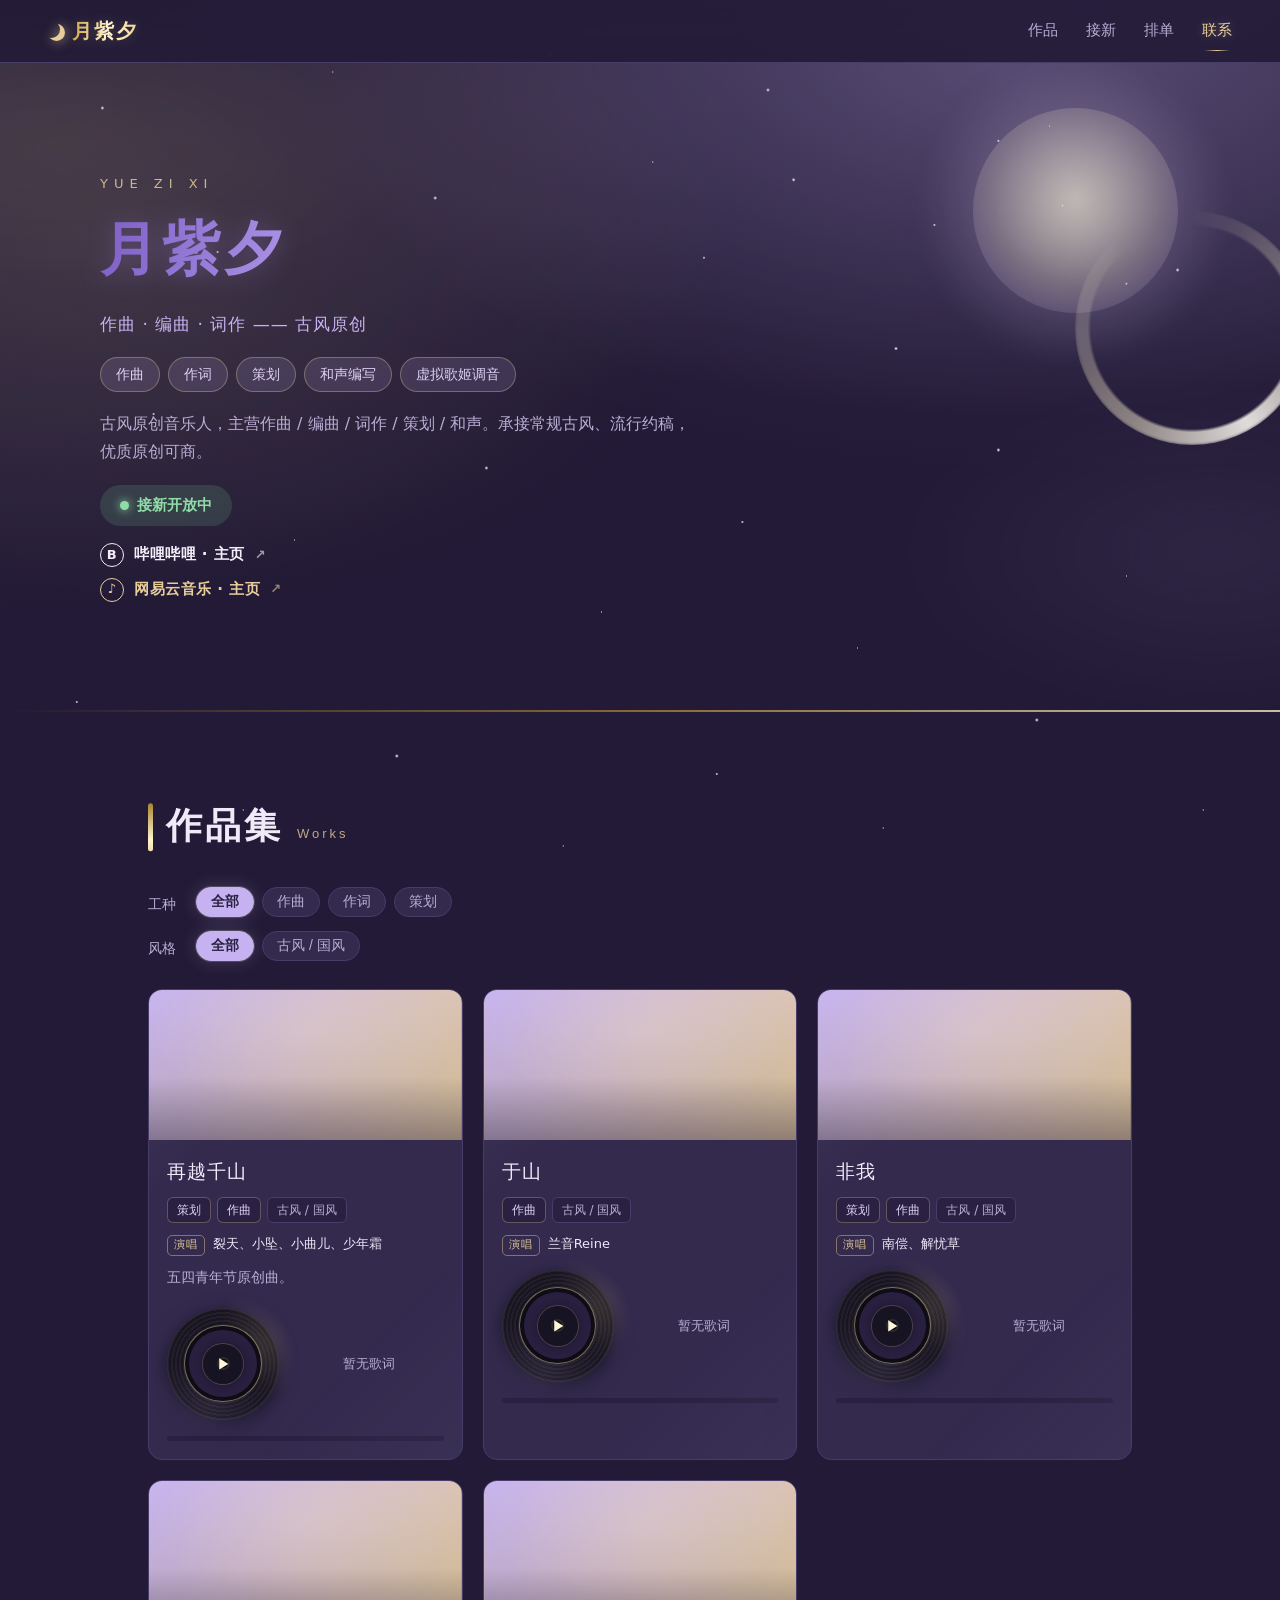
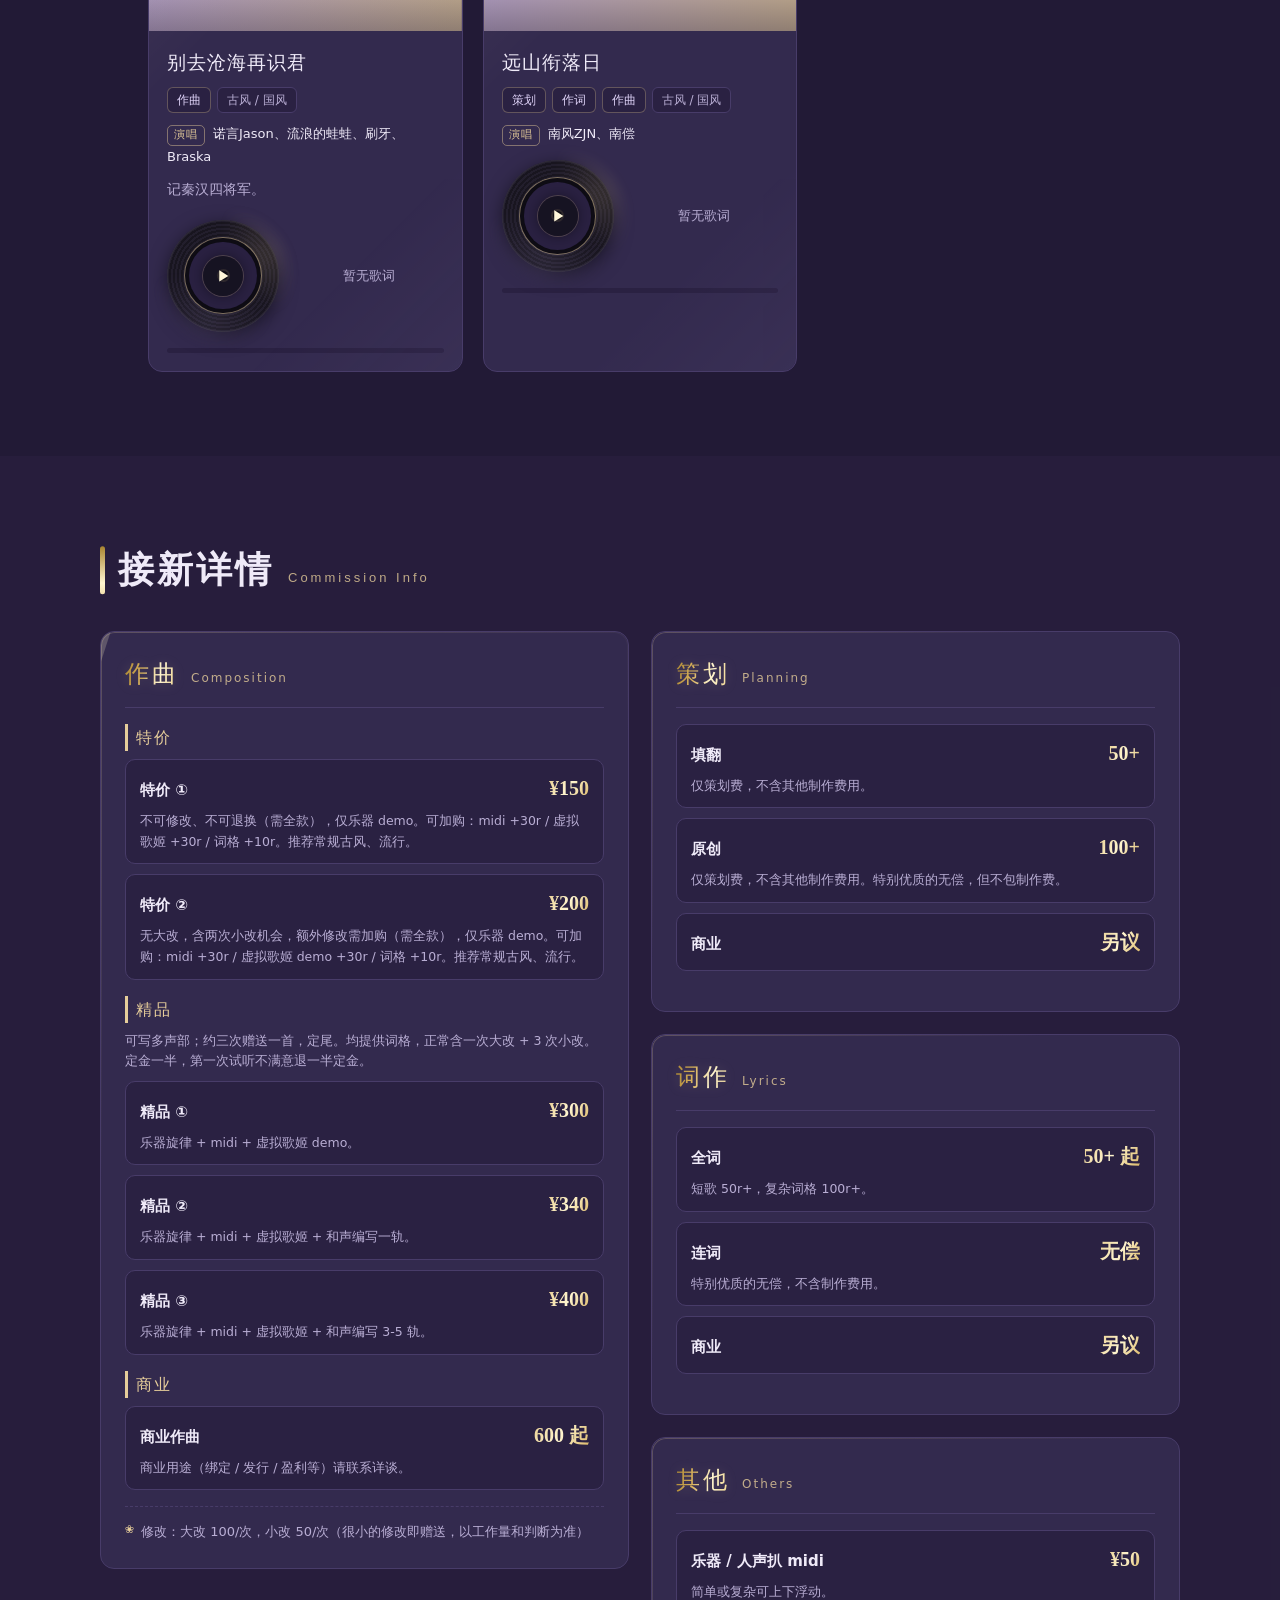
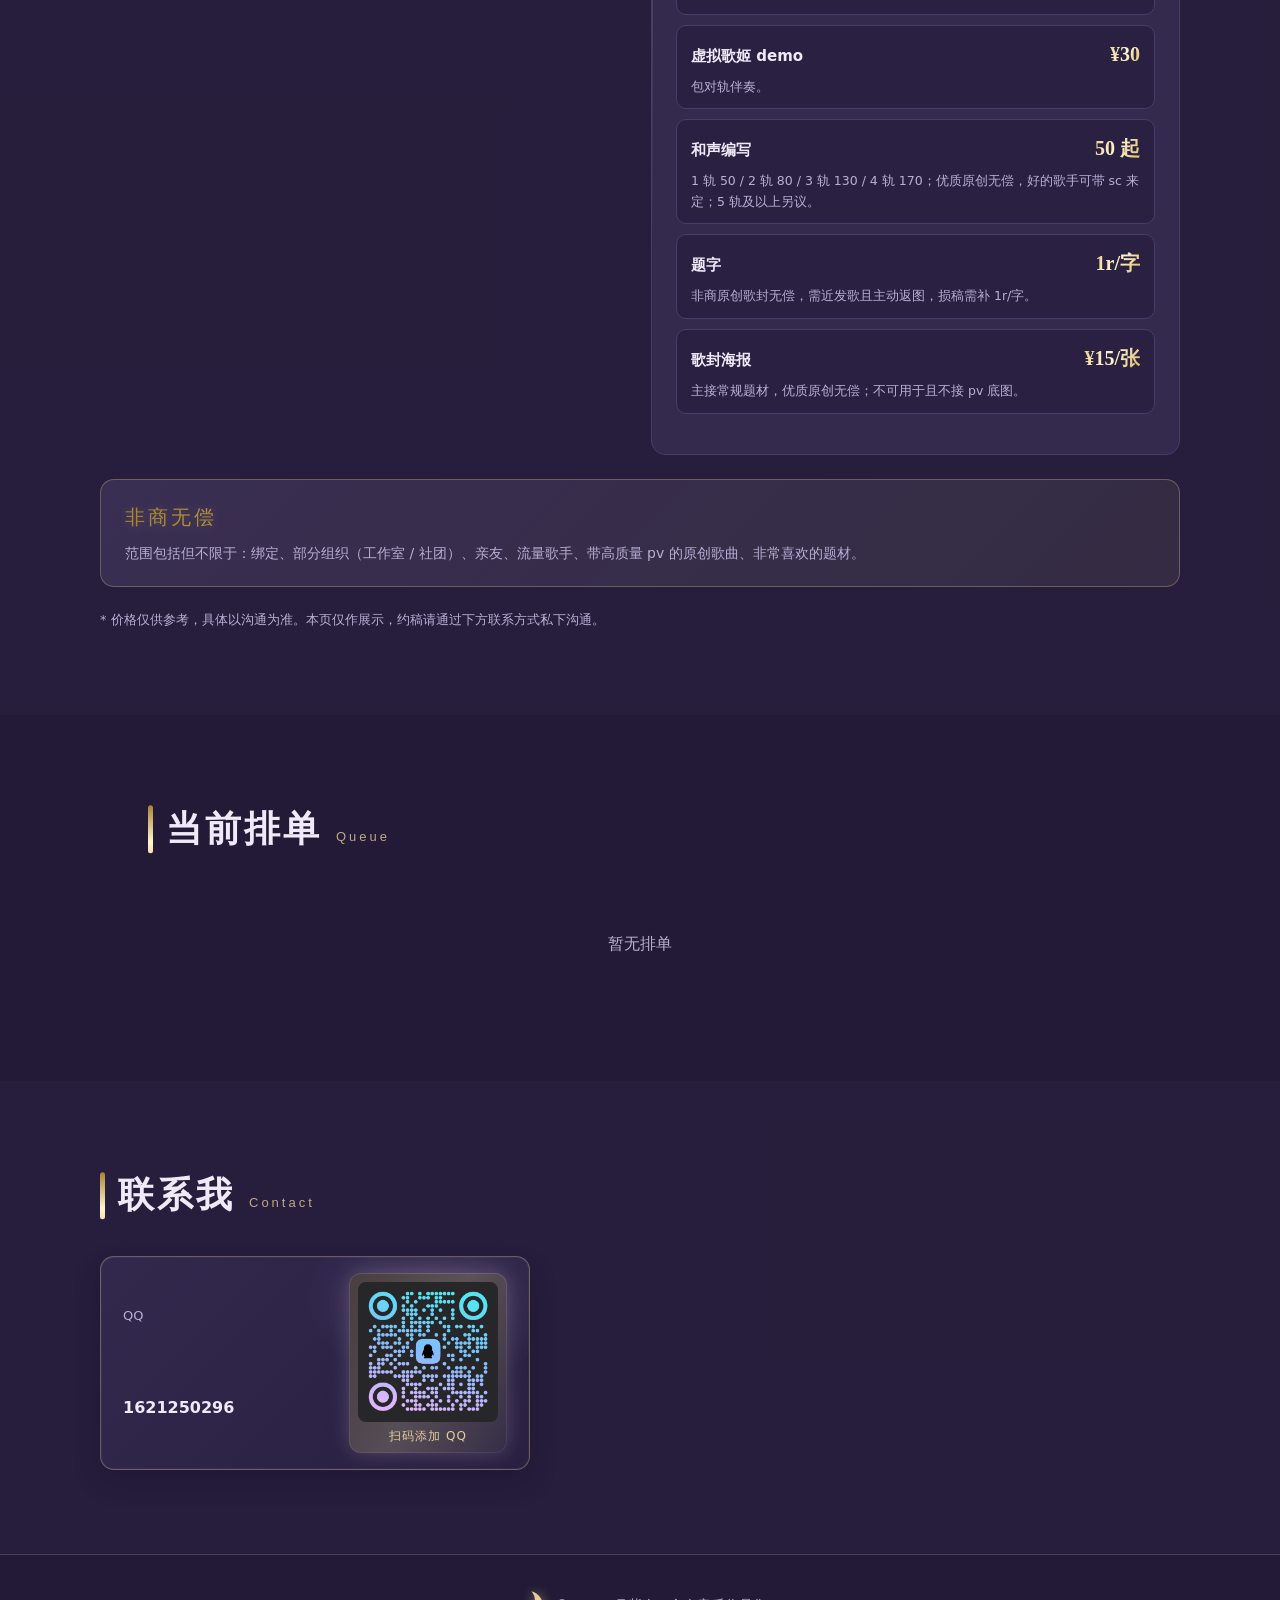
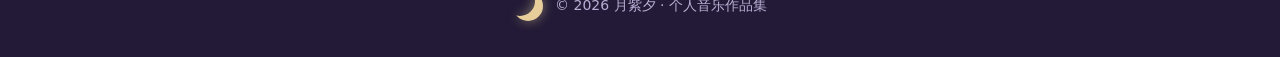
==== index.html @ 0200f72e "Polish portfolio visuals and add QQ QR" ====
<!DOCTYPE html>
<html lang="zh-CN">
<head>
  <meta charset="UTF-8" />
  <meta name="viewport" content="width=device-width, initial-scale=1.0" />
  <title>月紫夕 · 音乐作品集</title>
  <meta name="description" content="月紫夕 · 古风原创音乐作品展示与接新详情" />
  <link rel="stylesheet" href="assets/css/styles.css?v=14" />
</head>
<body>

  <!-- 星空背景（铺满整页）+ 流星 -->
  <div class="sky" aria-hidden="true">
    <span class="shooting-star"></span>
    <span class="shooting-star"></span>
    <span class="shooting-star"></span>
  </div>

  <!-- 顶部导航 -->
  <header class="nav">
    <a class="nav__brand" href="#top"><span class="crescent crescent--sm" aria-hidden="true"></span> <span id="navName">作品集</span></a>
    <nav class="nav__links">
      <a href="#works">作品</a>
      <a href="#services">接新</a>
      <a href="#queue">排单</a>
      <a href="#contact">联系</a>
    </nav>
  </header>

  <!-- 首屏 / 关于我 -->
  <section class="hero" id="top">
    <div class="hero__stars" aria-hidden="true"></div>
    <div class="hero__moonframe">
      <img class="hero__avatar" id="avatar" alt="月紫夕" />
    </div>
    <div class="hero__inner">
      <div class="hero__text">
        <div class="hero__pinyin" id="pinyin"></div>
        <h1 id="name">—</h1>
        <p class="hero__tagline" id="tagline">—</p>
        <div class="hero__roles" id="roles"></div>
        <p class="hero__bio" id="bio"></p>
        <div class="hero__status" id="status"></div>
        <div class="hero__platforms" id="platforms"></div>
      </div>
    </div>
  </section>

  <!-- 作品集 -->
  <section class="section" id="works">
    <h2 class="section__title">作品集<span class="section__py">Works</span></h2>

    <div class="filters">
      <div class="filters__group">
        <span class="filters__label">工种</span>
        <div class="chips" id="roleFilters"></div>
      </div>
      <div class="filters__group">
        <span class="filters__label">风格</span>
        <div class="chips" id="genreFilters"></div>
      </div>
    </div>

    <div class="works-grid" id="worksGrid"></div>
    <p class="empty" id="worksEmpty" hidden>没有符合条件的作品～</p>
  </section>

  <!-- 接新详情 / 报价 -->
  <section class="section section--alt" id="services">
    <h2 class="section__title">接新详情<span class="section__py">Commission Info</span></h2>
    <div class="price-groups" id="priceGroups"></div>
    <div class="free-note" id="freeNote"></div>
    <p class="note">* 价格仅供参考，具体以沟通为准。本页仅作展示，约稿请通过下方联系方式私下沟通。</p>
  </section>

  <!-- 排单 -->
  <section class="section" id="queue">
    <h2 class="section__title">当前排单<span class="section__py">Queue</span></h2>
    <div class="queue-list" id="queueList"></div>
  </section>

  <!-- 联系 -->
  <section class="section section--alt" id="contact">
    <h2 class="section__title">联系我<span class="section__py">Contact</span></h2>
    <div class="contacts" id="contacts"></div>
  </section>

  <footer class="footer">
    <span class="crescent" aria-hidden="true"></span>
    <p>© <span id="year"></span> <span id="footName"></span> · 个人音乐作品集</p>
  </footer>

  <button class="backtop" type="button" aria-label="回到顶部">
    <span class="crescent crescent--sm" aria-hidden="true"></span>
  </button>

  <script src="assets/js/data.js?v=14"></script>
  <script src="assets/js/tracks.js?v=14"></script>
  <script src="assets/js/app.js?v=14"></script>
</body>
</html>
---- assets/css/styles.css ----
/* ============ 主题变量（古风 · 水墨紫 · 描金） ============ */
:root {
  --bg:        #221a36;   /* 深茄紫 */
  --bg-alt:    #2a2142;
  --card:      #332a4e;
  --card-hover:#3c3159;
  --text:      #efeaf8;
  --text-dim:  #b9aed4;
  --border:    #483c69;
  --accent:    #c6b2f0;   /* 藕荷紫 */
  --accent-2:  #e6cd9a;   /* 描金 */
  --radius:    14px;
  --maxw:      1080px;
  --serif: "STKaiti", "KaiTi", "Kaiti SC", "FZKai-Z03S", "楷体", "Songti SC", "SimSun", serif;
}

* { box-sizing: border-box; margin: 0; padding: 0; }
html { scroll-behavior: smooth; }

html { background: var(--bg); }
body {
  --spot-x: 72%;
  --spot-y: 18%;
  background: transparent;
  color: var(--text);
  font-family: -apple-system, "PingFang SC", "Microsoft YaHei", "Segoe UI", system-ui, sans-serif;
  line-height: 1.7;
  -webkit-font-smoothing: antialiased;
}
body::before {
  content: "";
  position: fixed;
  inset: 0;
  z-index: -1;
  pointer-events: none;
  background:
    radial-gradient(420px 300px at var(--spot-x) var(--spot-y), rgba(255,245,210,.13), transparent 64%),
    radial-gradient(520px 360px at calc(var(--spot-x) - 18%) calc(var(--spot-y) + 18%), rgba(198,178,240,.10), transparent 68%);
  mix-blend-mode: screen;
  opacity: .82;
  transition: background-position .18s ease;
}

/* ============ 整页星空 + 流星 ============ */
.sky {
  position: fixed; inset: 0; z-index: -1; pointer-events: none; overflow: hidden;
  background:
    radial-gradient(1000px 520px at 85% -5%, rgba(198,178,240,.16), transparent),
    radial-gradient(820px 520px at -5% 12%, rgba(230,205,154,.09), transparent),
    var(--bg);
}
/* 星子（铺满整屏，缓慢明灭） */
.sky::before {
  content: ""; position: absolute; inset: 0;
  background-repeat: no-repeat;
  background-image:
    radial-gradient(2px 2px   at 8%  12%, #fff7da, transparent),
    radial-gradient(1.5px 1.5px at 17% 28%, #ffffff, transparent),
    radial-gradient(1px 1px   at 26% 8%,  #f5e9c0, transparent),
    radial-gradient(2px 2px   at 34% 22%, #ffffff, transparent),
    radial-gradient(1.5px 1.5px at 43% 6%,  #fff3c8, transparent),
    radial-gradient(1px 1px   at 51% 18%, #ffffff, transparent),
    radial-gradient(2px 2px   at 60% 10%, #fff7da, transparent),
    radial-gradient(1.5px 1.5px at 73% 25%, #ffffff, transparent),
    radial-gradient(1px 1px   at 82% 14%, #f5e9c0, transparent),
    radial-gradient(2px 2px   at 92% 30%, #ffffff, transparent),
    radial-gradient(1.5px 1.5px at 12% 46%, #ffffff, transparent),
    radial-gradient(1px 1px   at 23% 60%, #fff3c8, transparent),
    radial-gradient(2px 2px   at 38% 52%, #fff7da, transparent),
    radial-gradient(1px 1px   at 47% 68%, #ffffff, transparent),
    radial-gradient(1.5px 1.5px at 58% 58%, #ffffff, transparent),
    radial-gradient(1px 1px   at 67% 72%, #f5e9c0, transparent),
    radial-gradient(2px 2px   at 78% 50%, #ffffff, transparent),
    radial-gradient(1px 1px   at 88% 64%, #fff3c8, transparent),
    radial-gradient(1.5px 1.5px at 6%  78%, #ffffff, transparent),
    radial-gradient(1px 1px   at 19% 90%, #fff7da, transparent),
    radial-gradient(2px 2px   at 31% 84%, #ffffff, transparent),
    radial-gradient(1px 1px   at 44% 94%, #f5e9c0, transparent),
    radial-gradient(1.5px 1.5px at 56% 86%, #ffffff, transparent),
    radial-gradient(1px 1px   at 69% 92%, #fff3c8, transparent),
    radial-gradient(2px 2px   at 81% 80%, #ffffff, transparent),
    radial-gradient(1px 1px   at 94% 90%, #fff7da, transparent);
  animation: twinkle 5s ease-in-out infinite alternate;
}
.sky::after {
  content: "";
  position: absolute;
  inset: -20%;
  background:
    radial-gradient(520px 220px at 18% 26%, rgba(230,205,154,.08), transparent 70%),
    radial-gradient(460px 240px at 82% 58%, rgba(198,178,240,.10), transparent 72%);
  filter: blur(10px);
  opacity: .75;
  animation: ambientDrift 18s ease-in-out infinite alternate;
}
/* 流星 */
.shooting-star {
  position: absolute; width: 120px; height: 2px; border-radius: 999px;
  background: linear-gradient(90deg, rgba(255,247,220,0), rgba(255,247,220,.9));
  filter: drop-shadow(0 0 6px rgba(255,240,200,.85));
  opacity: 0; transform: translate(0,0) rotate(18deg);
  animation: shoot 9s ease-in infinite;
}
.shooting-star:nth-child(1) { top: 12%; left: 16%; animation-delay: 1.5s; }
.shooting-star:nth-child(2) { top: 22%; left: 54%; animation-delay: 6s;  animation-duration: 11s; }
.shooting-star:nth-child(3) { top: 9%;  left: 74%; animation-delay: 12s; }
@keyframes shoot {
  0%        { opacity: 0; transform: translate(0,0) rotate(18deg); }
  4%        { opacity: 1; }
  16%       { opacity: 1; transform: translate(300px, 120px) rotate(18deg); }
  19%, 100% { opacity: 0; transform: translate(300px, 120px) rotate(18deg); }
}
a { color: inherit; text-decoration: none; }

/* ============ 导航 ============ */
.nav {
  position: sticky; top: 0; z-index: 50;
  display: flex; align-items: center; justify-content: space-between;
  padding: 14px clamp(16px, 5vw, 48px);
  background: rgba(34,26,54,.78);
  backdrop-filter: blur(12px);
  border-bottom: 1px solid var(--border);
}
.nav__brand { font-family: var(--serif); font-weight: 700; font-size: 20px; color: var(--accent); letter-spacing: 2px; }
.nav__links { display: flex; gap: clamp(12px, 3vw, 28px); font-size: 15px; }
.nav__links a {
  position: relative;
  color: var(--text-dim);
  transition: color .2s, text-shadow .2s;
}
.nav__links a::after {
  content: "";
  position: absolute;
  left: 50%;
  right: 50%;
  bottom: -7px;
  height: 1px;
  background: linear-gradient(90deg, transparent, var(--accent-2), transparent);
  opacity: 0;
  transition: left .22s, right .22s, opacity .22s;
}
.nav__links a:hover,
.nav__links a.active {
  color: var(--accent-2);
  text-shadow: 0 0 10px rgba(230,205,154,.32);
}
.nav__links a.active::after { left: 8%; right: 8%; opacity: 1; }

/* ============ 首屏 ============ */
.hero {
  background:
    radial-gradient(700px 360px at 78% 0%, rgba(198,178,240,.22), transparent),
    radial-gradient(600px 360px at 10% 30%, rgba(230,205,154,.10), transparent);
  padding: clamp(48px, 9vw, 110px) clamp(16px, 5vw, 48px);
}
.hero__inner {
  max-width: var(--maxw); margin: 0 auto;
  display: flex; gap: clamp(24px, 5vw, 56px); align-items: center; flex-wrap: wrap;
}
.hero__text { flex: 1; min-width: 280px; max-width: 600px; }
.hero__pinyin { color: var(--accent-2); letter-spacing: 6px; font-size: 13px; margin-bottom: 6px; opacity: .85; }
.hero__text h1 { font-family: var(--serif); font-size: clamp(36px, 6vw, 58px); letter-spacing: 4px; }
.hero__tagline { color: var(--accent); font-size: 17px; margin: 10px 0 18px; letter-spacing: 1px; }
.hero__roles { display: flex; flex-wrap: wrap; gap: 8px; margin-bottom: 18px; }
.role-tag {
  background: rgba(198,178,240,.14); color: #ded2f7;
  border: 1px solid rgba(230,205,154,.35);
  padding: 5px 15px; border-radius: 999px; font-size: 14px;
}
.hero__bio { color: var(--text-dim); max-width: 600px; margin-bottom: 20px; }

/* 音乐平台主页链接 */
.hero__platforms { display: flex; flex-direction: column; gap: 9px; margin-top: 16px; }
.platform-link {
  display: inline-flex; align-items: center; gap: 10px; width: fit-content;
  font-size: 15px; font-weight: 600; letter-spacing: .5px; transition: all .2s;
}
.platform-link__ico {
  display: inline-flex; align-items: center; justify-content: center;
  width: 24px; height: 24px; border-radius: 50%; font-size: 13px; font-weight: 700;
  border: 1px solid currentColor; flex-shrink: 0;
}
.platform-link__arrow { font-size: 13px; opacity: .6; transition: transform .2s; }
.platform-link:hover { transform: translateX(4px); }
.platform-link:hover .platform-link__arrow { transform: translate(2px, -2px); opacity: 1; }
.platform-link--white { color: #f3eef9; }
.platform-link--white:hover { color: #ffffff; text-shadow: 0 0 12px rgba(255,255,255,.5); }
.platform-link--gold { color: var(--accent-2); }
.platform-link--gold:hover { color: #f5dca6; text-shadow: 0 0 12px rgba(230,205,154,.55); }
.hero__status .badge {
  display: inline-flex; align-items: center; gap: 8px;
  padding: 8px 20px; border-radius: 999px; font-size: 15px; font-weight: 600;
}
.badge::before { content: ""; width: 9px; height: 9px; border-radius: 50%; background: currentColor; box-shadow: 0 0 10px currentColor; }
.badge--open    { background: rgba(120,210,150,.16); color: #8fdca8; }
.badge--limited { background: rgba(230,205,154,.18); color: #e6cd9a; }
.badge--closed  { background: rgba(230,140,150,.16); color: #e89aa6; }

/* ============ 区块通用 ============ */
.section { max-width: var(--maxw); margin: 0 auto; padding: clamp(46px, 8vw, 84px) clamp(16px, 5vw, 48px); }
.section--alt { max-width: none; background: rgba(42, 33, 66, .62); }
.section--alt > * { max-width: var(--maxw); margin-left: auto; margin-right: auto; }
.section__title {
  font-family: var(--serif); font-size: clamp(26px, 4vw, 36px); margin-bottom: 30px;
  position: relative; padding-left: 18px; letter-spacing: 3px; color: var(--text);
}
.section__title::before {
  content: ""; position: absolute; left: 0; top: 50%; transform: translateY(-50%);
  width: 5px; height: 78%; border-radius: 3px;
  background: linear-gradient(var(--accent), var(--accent-2));
}
.section__py { font-family: -apple-system, sans-serif; font-size: 13px; letter-spacing: 3px; color: var(--accent-2); margin-left: 14px; opacity: .8; font-weight: 400; }
.note { color: var(--text-dim); font-size: 13px; margin-top: 22px; }
.empty { color: var(--text-dim); text-align: center; padding: 40px; }

/* ============ 筛选 ============ */
.filters { display: flex; flex-direction: column; gap: 14px; margin-bottom: 28px; }
.filters__group { display: flex; gap: 12px; align-items: flex-start; flex-wrap: wrap; }
.filters__label { color: var(--text-dim); font-size: 14px; padding-top: 6px; min-width: 36px; }
.chips { display: flex; flex-wrap: wrap; gap: 8px; }
.chip {
  background: var(--card); border: 1px solid var(--border); color: var(--text-dim);
  padding: 5px 14px; border-radius: 999px; font-size: 14px; cursor: pointer; transition: all .18s;
}
.chip:hover {
  color: var(--text);
  border-color: var(--accent);
  box-shadow: 0 0 14px rgba(198,178,240,.16);
}
.chip.active {
  background: var(--accent);
  color: #2a2142;
  border-color: var(--accent);
  font-weight: 600;
  box-shadow: 0 0 0 1px rgba(255,245,205,.16), 0 0 18px rgba(198,178,240,.22);
}

/* ============ 作品卡片 ============ */
.works-grid { display: grid; gap: 20px; grid-template-columns: repeat(auto-fill, minmax(290px, 1fr)); }
.work-card {
  background: var(--card);
  border: 1px solid var(--border);
  border-radius: var(--radius);
  overflow: hidden;
  transition: transform .2s, border-color .2s, box-shadow .25s, opacity .45s;
}
.work-card::before {
  content: "";
  position: absolute;
  inset: 0;
  border-radius: inherit;
  pointer-events: none;
  background:
    linear-gradient(135deg, rgba(255,245,205,.20), transparent 28%, transparent 72%, rgba(198,178,240,.14)),
    radial-gradient(280px 130px at 24% 0%, rgba(230,205,154,.16), transparent 72%);
  opacity: .34;
  transition: opacity .25s;
}
.work-card:hover {
  border-color: var(--accent-2);
  transform: translateY(-3px);
  box-shadow: 0 14px 34px rgba(12,8,28,.30), 0 0 24px rgba(230,205,154,.12);
}
.work-card:hover::before { opacity: .62; }
.work-card.is-playing {
  border-color: rgba(230,205,154,.78);
  box-shadow: 0 0 0 1px rgba(230,205,154,.16), 0 16px 36px rgba(15,10,28,.28), 0 0 28px rgba(230,205,154,.13);
}
.work-card.is-playing .work-card__cover {
  box-shadow: inset 0 -46px 40px -24px var(--card), 0 0 24px rgba(230,205,154,.16);
}
.work-card.reveal-pending {
  opacity: 0;
  transform: translateY(16px);
}
.work-card.reveal-in {
  opacity: 1;
  transform: translateY(0);
}
.work-card.reveal-in:hover { transform: translateY(-3px); }
.work-card__cover {
  position: relative;
  height: 150px; background: linear-gradient(135deg, var(--accent), var(--accent-2));
  background-size: cover; background-position: center;
  display: flex; align-items: flex-end; padding: 12px;
  overflow: hidden;
}
.work-card__cover::before {
  content: "";
  position: absolute;
  inset: -35% -55%;
  background: linear-gradient(105deg, transparent 34%, rgba(255,251,232,.26) 48%, rgba(255,251,232,.08) 56%, transparent 68%);
  transform: translateX(-38%) rotate(-7deg);
  animation: coverLight 7.5s ease-in-out infinite;
  pointer-events: none;
}
.work-card__cover::after {
  content: "";
  position: absolute;
  inset: 0;
  background:
    radial-gradient(240px 120px at 50% 28%, rgba(255,247,218,.16), transparent 65%),
    linear-gradient(180deg, transparent 0%, rgba(42,33,66,.08) 58%, rgba(42,33,66,.46) 100%);
  pointer-events: none;
}
.work-card__year { position: relative; z-index: 1; background: rgba(0,0,0,.4); padding: 2px 10px; border-radius: 999px; font-size: 12px; }
.work-card__body { padding: 16px 18px 18px; }
.work-card__title { font-family: var(--serif); font-size: 19px; margin-bottom: 8px; letter-spacing: 1px; }
.work-card__tags { display: flex; flex-wrap: wrap; gap: 6px; margin-bottom: 10px; }
.mini-tag { font-size: 12px; padding: 2px 9px; border-radius: 6px; background: var(--bg-alt); color: var(--text-dim); border: 1px solid var(--border); }
.mini-tag--role { color: #ded2f7; border-color: rgba(230,205,154,.3); }
.work-card__desc { color: var(--text-dim); font-size: 14px; margin-bottom: 14px; }
.work-card audio { width: 100%; height: 38px; }

/* 专辑封面横幅 */
.work-card__cover--img { box-shadow: inset 0 -46px 40px -24px var(--card); }

/* 演唱信息 */
.work-card__vocal { font-size: 13px; color: var(--text); margin-bottom: 10px; }
.vocal-label {
  display: inline-block; font-size: 11px; color: var(--accent-2);
  border: 1px solid rgba(230,205,154,.45); border-radius: 5px;
  padding: 0 6px; margin-right: 8px; letter-spacing: 1px;
}

/* 作品播放器（自定义黑胶 + 同步歌词） */
.work-player { margin-top: 6px; }
.player-tabs { display: flex; gap: 6px; margin-bottom: 10px; }
.player-tab {
  font-size: 12px; padding: 3px 12px; border-radius: 999px;
  border: 1px solid var(--border); background: var(--bg-alt); color: var(--text-dim);
  cursor: pointer; transition: all .18s;
}
.player-tab:hover { color: var(--text); border-color: var(--accent); }
.player-tab.active { background: var(--accent); color: #2a2142; border-color: var(--accent); font-weight: 600; }

.vinyl-stage { display: flex; gap: 16px; align-items: center; }
.vinyl {
  position: relative; width: 112px; height: 112px; flex-shrink: 0; border-radius: 50%; cursor: pointer;
  background: repeating-radial-gradient(circle at 50% 50%, #18151f 0 2px, #221e2c 2px 4px);
  box-shadow: 0 5px 18px rgba(0,0,0,.5), inset 0 0 0 1px rgba(255,255,255,.05);
  display: flex; align-items: center; justify-content: center;
  animation: spin 9s linear infinite; animation-play-state: paused;
}
.vinyl::before {
  content: "";
  position: absolute;
  inset: -9px;
  border-radius: 50%;
  background: conic-gradient(from 0deg, transparent, rgba(230,205,154,.34), transparent 35%, rgba(198,178,240,.24), transparent 76%);
  filter: blur(7px);
  opacity: .42;
  animation: haloTurn 10s linear infinite;
}
.vinyl-stage[data-state="playing"] .vinyl { animation-play-state: running; }
.vinyl-stage[data-state="playing"] .vinyl::before { opacity: .78; }
.vinyl__cover {
  position: relative;
  z-index: 1;
  width: 60%; height: 60%; border-radius: 50%;
  background-size: cover; background-position: center; background-color: var(--bg-alt);
  box-shadow: 0 0 0 4px #0e0c14, 0 0 0 5px rgba(230,205,154,.45);
}
.vinyl__hole {
  position: absolute; z-index: 2; width: 9px; height: 9px; border-radius: 50%;
  background: #0e0c14; box-shadow: 0 0 0 2px rgba(230,205,154,.4);
}
.vinyl__btn {
  position: absolute; z-index: 3; width: 40px; height: 40px; border-radius: 50%; border: 0; cursor: pointer;
  background: rgba(14,12,20,.68); color: #fff7da; font-size: 14px; line-height: 1;
  display: flex; align-items: center; justify-content: center; transition: opacity .2s, transform .2s, background .2s;
  box-shadow: 0 0 0 1px rgba(230,205,154,.22), 0 0 14px rgba(0,0,0,.45);
}
.vinyl__btn::before { content: "▶"; transform: translateX(1px); }
.vinyl-stage[data-state="playing"] .vinyl__btn::before { content: "Ⅱ"; transform: translateX(0); }
.vinyl:hover .vinyl__btn { transform: scale(1.04); background: rgba(14,12,20,.82); }
.vinyl:hover .vinyl__btn { opacity: 1; }
.vinyl-stage[data-state="playing"] .vinyl__btn { opacity: 0; }
.vinyl-stage[data-state="playing"] .vinyl:hover .vinyl__btn { opacity: 1; }

.lyrics {
  position: relative; flex: 1; min-width: 0; height: 120px; overflow: hidden;
  -webkit-mask-image: linear-gradient(180deg, transparent, #000 26%, #000 74%, transparent);
          mask-image: linear-gradient(180deg, transparent, #000 26%, #000 74%, transparent);
}
.lyrics__inner { will-change: transform; transition: transform .45s ease; }
.lyrics__inner p { font-size: 12.5px; line-height: 2.0; color: var(--text-dim); margin: 0; transition: color .25s; }
.lyrics__inner p.active { color: var(--accent-2); font-weight: 600; }
.lyrics--empty { display: flex; align-items: center; justify-content: center; height: 120px; color: var(--text-dim); font-size: 13px; }

.p2-bar { margin-top: 12px; height: 5px; border-radius: 999px; background: var(--bg-alt); cursor: pointer; overflow: hidden; }
.p2-fill { height: 100%; width: 0; border-radius: 999px; background: linear-gradient(90deg, var(--accent), var(--accent-2)); }
.p2-audio { display: none; }
.player-frame { line-height: 0; }
.bili-frame { width: 100%; height: 200px; border: 0; border-radius: 8px; }
.player-pending { font-size: 13px; color: var(--text-dim); padding: 8px 0; }

/* ============ 接新详情 / 报价 ============ */
.price-groups { display: flex; gap: 22px; align-items: flex-start; }
.price-col { flex: 1; min-width: 0; display: flex; flex-direction: column; gap: 22px; }
@media (max-width: 720px) { .price-groups { flex-direction: column; } }
.price-cat {
  background: var(--card); border: 1px solid var(--border); border-radius: var(--radius);
  padding: 22px 24px 24px; position: relative;
}
.price-cat::before {
  content: ""; position: absolute; inset: 0; border-radius: var(--radius); pointer-events: none;
  border: 1px solid transparent;
  background: linear-gradient(140deg, rgba(230,205,154,.25), transparent 40%) border-box;
  -webkit-mask: linear-gradient(#000 0 0) padding-box, linear-gradient(#000 0 0);
  -webkit-mask-composite: xor; mask-composite: exclude;
}
.price-cat__head { display: flex; align-items: baseline; gap: 12px; margin-bottom: 16px; padding-bottom: 12px; border-bottom: 1px solid var(--border); }
.price-cat__name { font-family: var(--serif); font-size: 24px; color: var(--accent); letter-spacing: 3px; }
.price-cat__py { font-size: 12px; letter-spacing: 2px; color: var(--accent-2); opacity: .8; }
.price-sub { margin-bottom: 16px; }
.price-sub__label {
  display: inline-block; font-family: var(--serif); font-size: 16px; color: var(--accent-2);
  border-left: 3px solid var(--accent-2); padding-left: 8px; margin-bottom: 8px; letter-spacing: 2px;
}
.price-sub__note { font-size: 12.5px; color: var(--text-dim); margin-bottom: 10px; line-height: 1.6; }
.price-items { display: flex; flex-direction: column; gap: 10px; }
.price-item { background: var(--bg-alt); border: 1px solid var(--border); border-radius: 10px; padding: 11px 14px; }
.price-item__top { display: flex; justify-content: space-between; align-items: baseline; gap: 10px; }
.price-item__name { font-size: 15px; font-weight: 600; }
.price-item__price { font-family: var(--serif); font-size: 20px; font-weight: 700; color: var(--accent-2); white-space: nowrap; }
.price-item__desc { color: var(--text-dim); font-size: 12.5px; margin-top: 6px; line-height: 1.65; }
.price-extra { list-style: none; margin-top: 14px; padding-top: 14px; border-top: 1px dashed var(--border); display: flex; flex-direction: column; gap: 6px; }
.price-extra li { font-size: 13px; color: var(--text-dim); padding-left: 16px; position: relative; }
.price-extra li::before { content: "❀"; position: absolute; left: 0; color: var(--accent-2); font-size: 11px; }

/* 非商无偿 */
.free-note {
  margin-top: 24px; padding: 20px 24px; border-radius: var(--radius);
  background: linear-gradient(135deg, rgba(198,178,240,.12), rgba(230,205,154,.08));
  border: 1px solid rgba(230,205,154,.3);
}
.free-note__title { font-family: var(--serif); font-size: 20px; color: var(--accent-2); letter-spacing: 3px; margin-bottom: 8px; }
.free-note__desc { color: var(--text-dim); font-size: 14px; }

/* ============ 排单 ============ */
.queue-list { display: flex; flex-direction: column; gap: 14px; }
.queue-item { background: var(--card); border: 1px solid var(--border); border-radius: var(--radius); padding: 16px 20px; display: flex; align-items: center; gap: 18px; flex-wrap: wrap; }
.queue-item__main { flex: 1; min-width: 200px; }
.queue-item__title { font-size: 16px; margin-bottom: 8px; }
.bar { height: 7px; background: var(--bg-alt); border-radius: 999px; overflow: hidden; }
.bar__fill { height: 100%; border-radius: 999px; background: linear-gradient(90deg, var(--accent), var(--accent-2)); transition: width .4s; }
.queue-item__meta { text-align: right; font-size: 13px; color: var(--text-dim); }
.qstatus { display: inline-block; padding: 3px 12px; border-radius: 999px; font-size: 13px; font-weight: 600; margin-bottom: 4px; }
.qstatus--doing  { background: rgba(198,178,240,.18); color: #ded2f7; }
.qstatus--queued { background: rgba(230,205,154,.16); color: #e6cd9a; }
.qstatus--done   { background: rgba(120,210,150,.16); color: #8fdca8; }

/* ============ 联系 ============ */
.contacts { display: flex; flex-wrap: wrap; gap: 14px; }
.contact-item { background: var(--card); border: 1px solid var(--border); border-radius: var(--radius); padding: 16px 22px; min-width: 200px; transition: all .2s; }
.contact-item:hover { border-color: var(--accent-2); transform: translateY(-2px); }
.contact-item__label { color: var(--text-dim); font-size: 13px; margin-bottom: 4px; }
.contact-item__value { font-size: 16px; font-weight: 600; word-break: break-all; }
.contact-item--qr {
  min-width: min(100%, 430px);
  display: grid;
  grid-template-columns: minmax(130px, 1fr) auto;
  grid-template-rows: auto auto;
  column-gap: 18px;
  align-items: center;
  background:
    radial-gradient(180px 120px at 78% 20%, rgba(198,178,240,.16), transparent 72%),
    linear-gradient(135deg, rgba(51,42,78,.96), rgba(42,33,66,.92));
  border-color: rgba(230,205,154,.34);
  box-shadow: 0 12px 28px rgba(12,8,28,.18), inset 0 0 0 1px rgba(255,245,205,.04);
}
.contact-item--qr .contact-item__label,
.contact-item--qr .contact-item__value {
  position: relative;
  z-index: 1;
}
.contact-item__qr {
  position: relative;
  z-index: 1;
  grid-column: 2;
  grid-row: 1 / span 2;
  width: 158px;
  padding: 8px;
  border-radius: 12px;
  background:
    linear-gradient(135deg, rgba(230,205,154,.24), rgba(198,178,240,.18)) border-box,
    rgba(20,16,30,.9) padding-box;
  border: 1px solid transparent;
  box-shadow: 0 0 24px rgba(198,178,240,.16), 0 0 18px rgba(230,205,154,.10);
}
.contact-item__qr::before {
  content: "";
  position: absolute;
  inset: -1px;
  border-radius: inherit;
  pointer-events: none;
  background: linear-gradient(115deg, transparent, rgba(255,245,205,.24), transparent);
  opacity: .55;
}
.contact-item__qr img {
  position: relative;
  z-index: 1;
  display: block;
  width: 100%;
  aspect-ratio: 1;
  border-radius: 8px;
  object-fit: cover;
}
.contact-item__qr span {
  position: relative;
  z-index: 1;
  display: block;
  margin-top: 7px;
  color: var(--accent-2);
  font-size: 12px;
  line-height: 1.2;
  text-align: center;
  letter-spacing: 1px;
}

/* ============ 页脚 ============ */
.footer { text-align: center; padding: 36px 16px; color: var(--text-dim); font-size: 14px; border-top: 1px solid var(--border); }

.backtop {
  position: fixed;
  right: clamp(16px, 4vw, 34px);
  bottom: clamp(18px, 4vw, 34px);
  z-index: 60;
  width: 42px;
  height: 42px;
  border-radius: 50%;
  border: 1px solid rgba(230,205,154,.38);
  background: rgba(42,33,66,.72);
  color: var(--accent-2);
  cursor: pointer;
  display: grid;
  place-items: center;
  opacity: 0;
  pointer-events: none;
  transform: translateY(10px);
  transition: opacity .22s, transform .22s, border-color .2s, box-shadow .2s;
  backdrop-filter: blur(10px);
}
.backtop.is-visible {
  opacity: 1;
  pointer-events: auto;
  transform: translateY(0);
}
.backtop:hover {
  border-color: rgba(230,205,154,.78);
  box-shadow: 0 0 20px rgba(230,205,154,.2);
}

@media (max-width: 560px) {
  .hero__inner { flex-direction: column; text-align: center; }
  .hero__roles, .hero__status { justify-content: center; }
  .hero__pinyin { letter-spacing: 4px; }
  .nav__links { gap: 14px; font-size: 14px; }
  .price-item__top { flex-wrap: wrap; }
  .contact-item--qr {
    width: 100%;
    grid-template-columns: 1fr;
    justify-items: center;
    text-align: center;
  }
  .contact-item__qr {
    grid-column: 1;
    grid-row: auto;
    width: min(178px, 72vw);
    margin-top: 14px;
  }
}

/* ============ 鎏金流光质感 ============ */
@keyframes goldFlow  { to { background-position: 200% center; } }
@keyframes goldFlowY { to { background-position: center 200%; } }
@keyframes sheen     { 0% { transform: translateX(-160%) skewX(-18deg); } 60%, 100% { transform: translateX(280%) skewX(-18deg); } }
@keyframes ambientDrift {
  from { transform: translate3d(-1.5%, -1%, 0) scale(1); }
  to   { transform: translate3d(1.5%, 1%, 0) scale(1.04); }
}
@keyframes coverLight {
  0%, 36%   { transform: translateX(-42%) rotate(-7deg); opacity: 0; }
  48%       { opacity: .9; }
  68%, 100% { transform: translateX(42%) rotate(-7deg); opacity: 0; }
}
@keyframes haloTurn {
  to { transform: rotate(360deg); }
}

/* 鎏金流光文字：导航 / 板块名 / 非商无偿标题 */
.nav__brand,
.price-cat__name,
.free-note__title {
  background-image: linear-gradient(100deg,
    #a9842f 0%, #d9b35e 18%, #fff5cf 34%, #f0d691 50%, #caa14e 68%, #a9842f 100%);
  background-size: 200% auto;
  -webkit-background-clip: text; background-clip: text;
  -webkit-text-fill-color: transparent; color: transparent;
  animation: goldFlow 6s linear infinite;
  filter: drop-shadow(0 1px 6px rgba(230,205,154,.18));
}
.nav__brand { animation-duration: 5s; }

/* 艺名「月紫夕」—— 紫色渐变流光 */
.hero__text h1 {
  background-image: linear-gradient(100deg,
    #7e5fc7 0%, #b9a3ef 22%, #f1eaff 40%, #c6b2f0 56%, #9575cd 76%, #6f51bd 100%);
  background-size: 200% auto;
  -webkit-background-clip: text; background-clip: text;
  -webkit-text-fill-color: transparent; color: transparent;
  animation: goldFlow 6.5s linear infinite;
  filter: drop-shadow(0 2px 12px rgba(150,117,205,.38));
}
.price-cat__name { animation-duration: 7s; }

/* 标题描金竖条 —— 上下流光 */
.section__title::before {
  background: linear-gradient(180deg, #a9842f, #fff5cf 35%, #e8cd8f 55%, #a9842f);
  background-size: auto 220%;
  animation: goldFlowY 4.5s linear infinite;
}

/* 首屏底部一道扫动的鎏金光线 */
.hero { position: relative; }
.hero::after {
  content: ""; position: absolute; left: 0; right: 0; bottom: 0; height: 2px;
  background: linear-gradient(90deg, transparent, #a9842f 25%, #fff5cf 50%, #e8cd8f 70%, transparent);
  background-size: 200% auto; opacity: .75;
  animation: goldFlow 5s linear infinite;
}

/* 卡片 hover —— 金色光泽扫过 */
.work-card, .contact-item, .price-cat { position: relative; overflow: hidden; }
.work-card::after, .contact-item::after, .price-cat::after {
  content: ""; position: absolute; top: 0; left: 0; width: 45%; height: 100%;
  background: linear-gradient(105deg, transparent, rgba(255,245,205,.22), transparent);
  transform: translateX(-160%) skewX(-18deg); pointer-events: none; z-index: 2;
}
.work-card:hover::after, .contact-item:hover::after, .price-cat:hover::after { animation: sheen 1.1s ease; }

/* 价格数字加一点描金渐变 */
.price-item__price {
  background-image: linear-gradient(120deg, #e8cd8f, #fff5cf, #d9b35e);
  -webkit-background-clip: text; background-clip: text;
  -webkit-text-fill-color: transparent; color: transparent;
}

/* ============ 月亮元素 ============ */
.hero__inner { position: relative; z-index: 1; }

/* 右上角 · 圆形头像月 + 月光光环 */
.hero__moonframe {
  --moon: clamp(130px, 19vw, 205px);
  position: absolute; top: 7%; right: 8%; z-index: 0;
  width: var(--moon); height: var(--moon); border-radius: 50%;
  isolation: isolate;
  overflow: visible;
  /* 头像未放入前的发光占位月盘 */
  background: radial-gradient(circle at 50% 44%,
    rgba(250,243,219,.55) 0%, rgba(236,221,184,.22) 55%, rgba(110,95,150,.32) 82%);
}
/* 外层月华辉光（呼吸） */
.hero__moonframe::before {
  content: "";
  position: absolute;
  left: 50%;
  top: 50%;
  z-index: -1;
  width: 148%;
  height: 148%;
  border-radius: 50%;
  background: radial-gradient(circle,
    rgba(245,240,220,.34) 0%, rgba(214,200,236,.15) 46%, rgba(214,200,236,0) 72%);
  filter: blur(12px);
  animation: moonGlow 7s ease-in-out infinite;
  transform: translate(-50%, -50%);
}
/* 缓缓旋转的月光光环 */
.hero__moonframe::after {
  content: "";
  position: absolute;
  left: 50%;
  top: 50%;
  z-index: 2;
  width: 114%;
  height: 114%;
  border-radius: 50%;
  background: conic-gradient(from 0deg,
    rgba(245,236,205,0) 0deg, rgba(245,236,205,.5) 90deg,
    rgba(255,253,246,.85) 150deg, rgba(245,236,205,.5) 210deg, rgba(245,236,205,0) 320deg);
  -webkit-mask: radial-gradient(transparent 61%, #000 63%);
          mask: radial-gradient(transparent 61%, #000 63%);
  filter: blur(1.5px);
  pointer-events: none;
  animation: moonRingSpin 16s linear infinite;
}
.hero__avatar {
  position: relative; z-index: 1; display: block;
  width: 100%; height: 100%; border-radius: 50%; object-fit: cover;
  border: 2px solid rgba(245,236,205,.75);
  box-shadow: 0 0 22px 4px rgba(245,236,205,.25), inset 0 0 20px rgba(120,105,150,.4);
}
@keyframes moonGlow {
  0%, 100% { opacity: .72; }
  50%      { opacity: 1; }
}
@keyframes spin { to { transform: rotate(360deg); } }
@keyframes moonRingSpin {
  from { transform: translate(-50%, -50%) rotate(0deg); }
  to   { transform: translate(-50%, -50%) rotate(360deg); }
}

/* 星子微闪 */
.hero__stars {
  position: absolute; inset: 0; z-index: 0; pointer-events: none;
  background:
    radial-gradient(2px 2px at 62% 18%, #fff7da, transparent),
    radial-gradient(1.5px 1.5px at 78% 12%, #ffffff, transparent),
    radial-gradient(1.5px 1.5px at 88% 34%, #f5e9c0, transparent),
    radial-gradient(2px 2px at 70% 44%, #ffffff, transparent),
    radial-gradient(1.5px 1.5px at 55% 30%, #fff3c8, transparent),
    radial-gradient(1px 1px at 83% 22%, #ffffff, transparent);
  animation: twinkle 4.5s ease-in-out infinite alternate;
}
@keyframes twinkle { from { opacity: .35; } to { opacity: 1; } }

/* 鎏金弯月图标（导航 / 页脚） */
.crescent {
  display: inline-block; width: 30px; height: 30px; border-radius: 50%;
  box-shadow: inset -8px -5px 0 0 var(--accent-2);
  filter: drop-shadow(0 0 6px rgba(230,205,154,.55));
}
.crescent--sm { width: 17px; height: 17px; box-shadow: inset -5px -3px 0 0 var(--accent-2); vertical-align: -3px; }

.footer { display: flex; align-items: center; justify-content: center; gap: 12px; }

@media (max-width: 760px) {
  .hero__moonframe { position: relative; top: auto; right: auto; margin: 0 auto 16px; --moon: clamp(120px, 42vw, 175px); }
  .hero__text { max-width: 100%; text-align: center; }
  .hero__roles, .hero__status { justify-content: center; }
  .hero__platforms { align-items: center; }
}

/* 无障碍：尊重「减少动态效果」系统设置 */
@media (prefers-reduced-motion: reduce) {
  .hero__text h1, .nav__brand, .price-cat__name, .free-note__title,
  .section__title::before, .hero::after, .hero__stars, .sky::before,
  .sky::after, .hero__moonframe::before, .hero__moonframe::after,
  .work-card, .work-card__cover::before, .vinyl::before { animation: none; transition: none; }
  .shooting-star { display: none; }
  .work-card:hover::after, .contact-item:hover::after, .price-cat:hover::after { animation: none; }
}
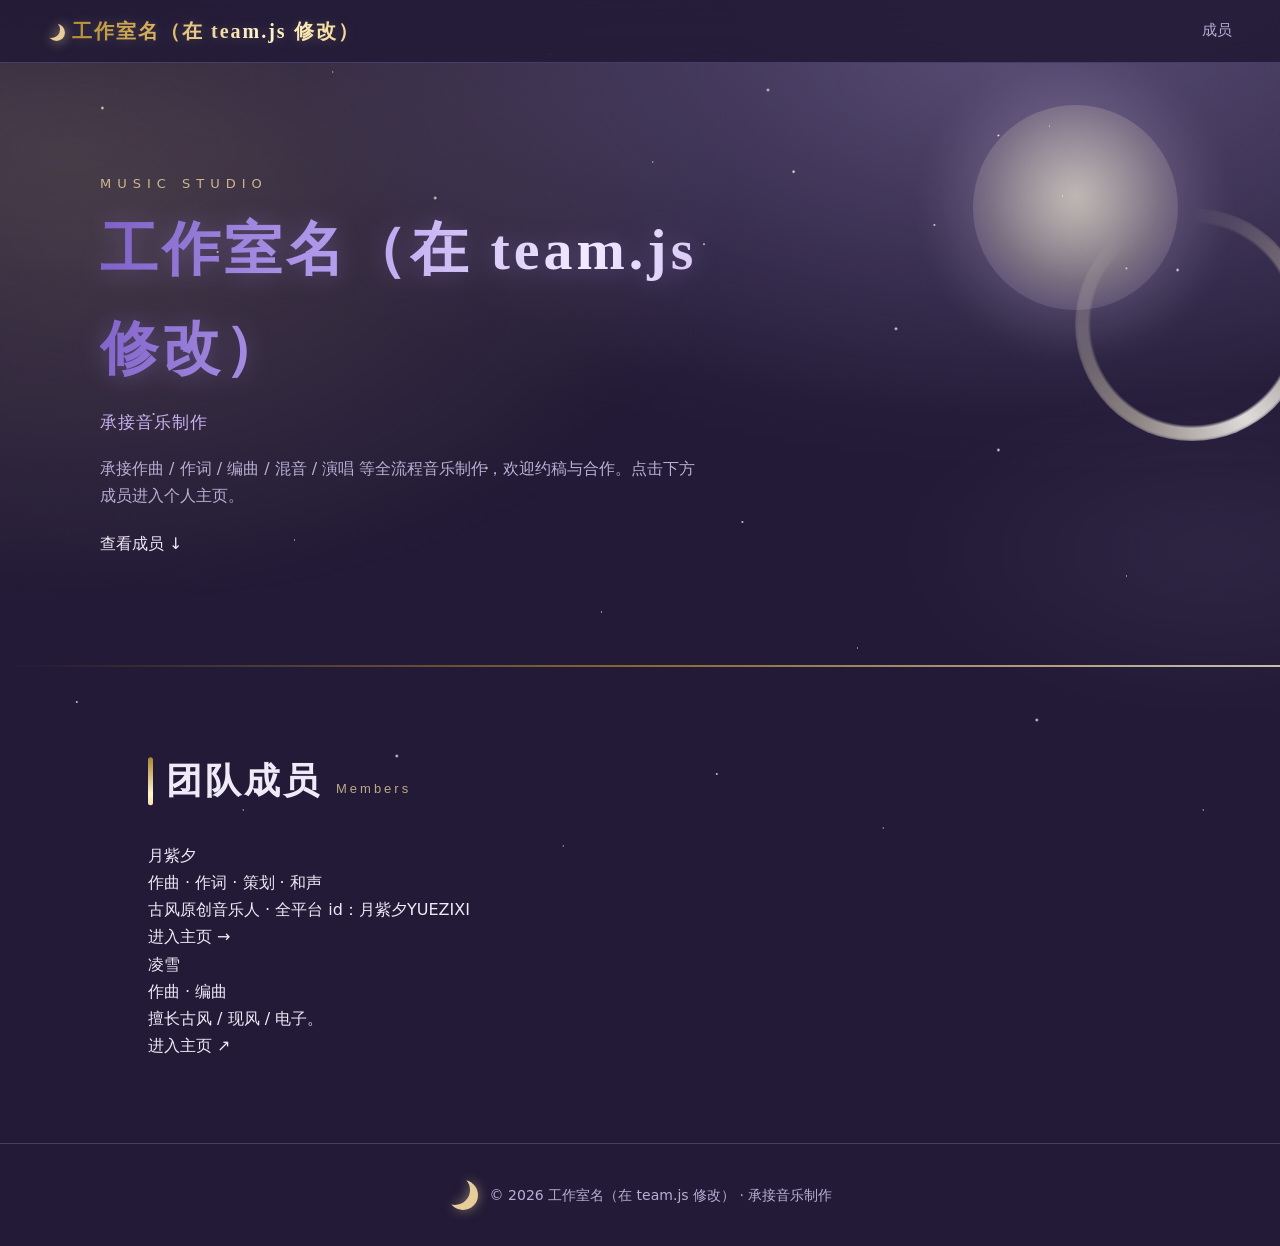
==== commit 9c08f38a: "团队成员新增凌雪（外链到其个人作品集站，新标签打开） - 成员卡支持 url 字段：有 url 则外链跳转，无则站内 member.html?id - 凌雪：作曲/编曲，头像与主页取自其站点  Co-" ====
--- a/index.html
+++ b/index.html
@@ -3,13 +3,13 @@
 <head>
   <meta charset="UTF-8" />
   <meta name="viewport" content="width=device-width, initial-scale=1.0" />
-  <title>月紫夕 · 音乐作品集</title>
-  <meta name="description" content="月紫夕 · 古风原创音乐作品展示与接新详情" />
-  <link rel="stylesheet" href="assets/css/styles.css?v=14" />
+  <title>音乐工作室 · 承接音乐制作</title>
+  <meta name="description" content="承接音乐制作 —— 作曲 / 作词 / 编曲 / 混音 / 演唱" />
+  <link rel="stylesheet" href="assets/css/styles.css?v=19" />
 </head>
 <body>
 
-  <!-- 星空背景（铺满整页）+ 流星 -->
+  <!-- 星空背景 + 流星 -->
   <div class="sky" aria-hidden="true">
     <span class="shooting-star"></span>
     <span class="shooting-star"></span>
@@ -18,84 +18,39 @@
 
   <!-- 顶部导航 -->
   <header class="nav">
-    <a class="nav__brand" href="#top"><span class="crescent crescent--sm" aria-hidden="true"></span> <span id="navName">作品集</span></a>
+    <a class="nav__brand" href="#top"><span class="crescent crescent--sm" aria-hidden="true"></span> <span id="navName">团队</span></a>
     <nav class="nav__links">
-      <a href="#works">作品</a>
-      <a href="#services">接新</a>
-      <a href="#queue">排单</a>
-      <a href="#contact">联系</a>
+      <a href="#members">成员</a>
     </nav>
   </header>
 
-  <!-- 首屏 / 关于我 -->
+  <!-- 首屏 / 团队介绍 -->
   <section class="hero" id="top">
     <div class="hero__stars" aria-hidden="true"></div>
-    <div class="hero__moonframe">
-      <img class="hero__avatar" id="avatar" alt="月紫夕" />
-    </div>
+    <div class="hero__moonframe"></div>
     <div class="hero__inner">
       <div class="hero__text">
-        <div class="hero__pinyin" id="pinyin"></div>
-        <h1 id="name">—</h1>
-        <p class="hero__tagline" id="tagline">—</p>
-        <div class="hero__roles" id="roles"></div>
-        <p class="hero__bio" id="bio"></p>
-        <div class="hero__status" id="status"></div>
-        <div class="hero__platforms" id="platforms"></div>
+        <div class="hero__pinyin" id="teamPinyin"></div>
+        <h1 id="teamName">—</h1>
+        <p class="hero__tagline hero__tagline--big" id="teamTagline">承接音乐制作</p>
+        <p class="hero__bio" id="teamIntro"></p>
+        <a class="hero__cta" href="#members">查看成员 ↓</a>
       </div>
     </div>
   </section>
 
-  <!-- 作品集 -->
-  <section class="section" id="works">
-    <h2 class="section__title">作品集<span class="section__py">Works</span></h2>
-
-    <div class="filters">
-      <div class="filters__group">
-        <span class="filters__label">工种</span>
-        <div class="chips" id="roleFilters"></div>
-      </div>
-      <div class="filters__group">
-        <span class="filters__label">风格</span>
-        <div class="chips" id="genreFilters"></div>
-      </div>
-    </div>
-
-    <div class="works-grid" id="worksGrid"></div>
-    <p class="empty" id="worksEmpty" hidden>没有符合条件的作品～</p>
-  </section>
-
-  <!-- 接新详情 / 报价 -->
-  <section class="section section--alt" id="services">
-    <h2 class="section__title">接新详情<span class="section__py">Commission Info</span></h2>
-    <div class="price-groups" id="priceGroups"></div>
-    <div class="free-note" id="freeNote"></div>
-    <p class="note">* 价格仅供参考，具体以沟通为准。本页仅作展示，约稿请通过下方联系方式私下沟通。</p>
-  </section>
-
-  <!-- 排单 -->
-  <section class="section" id="queue">
-    <h2 class="section__title">当前排单<span class="section__py">Queue</span></h2>
-    <div class="queue-list" id="queueList"></div>
-  </section>
-
-  <!-- 联系 -->
-  <section class="section section--alt" id="contact">
-    <h2 class="section__title">联系我<span class="section__py">Contact</span></h2>
-    <div class="contacts" id="contacts"></div>
+  <!-- 成员 -->
+  <section class="section" id="members">
+    <h2 class="section__title">团队成员<span class="section__py">Members</span></h2>
+    <div class="members-grid" id="membersGrid"></div>
   </section>
 
   <footer class="footer">
     <span class="crescent" aria-hidden="true"></span>
-    <p>© <span id="year"></span> <span id="footName"></span> · 个人音乐作品集</p>
+    <p>© <span id="year"></span> <span id="footName"></span> · 承接音乐制作</p>
   </footer>
 
-  <button class="backtop" type="button" aria-label="回到顶部">
-    <span class="crescent crescent--sm" aria-hidden="true"></span>
-  </button>
-
-  <script src="assets/js/data.js?v=14"></script>
-  <script src="assets/js/tracks.js?v=14"></script>
-  <script src="assets/js/app.js?v=14"></script>
+  <script src="assets/js/team.js?v=19"></script>
+  <script src="assets/js/team-app.js?v=19"></script>
 </body>
 </html>
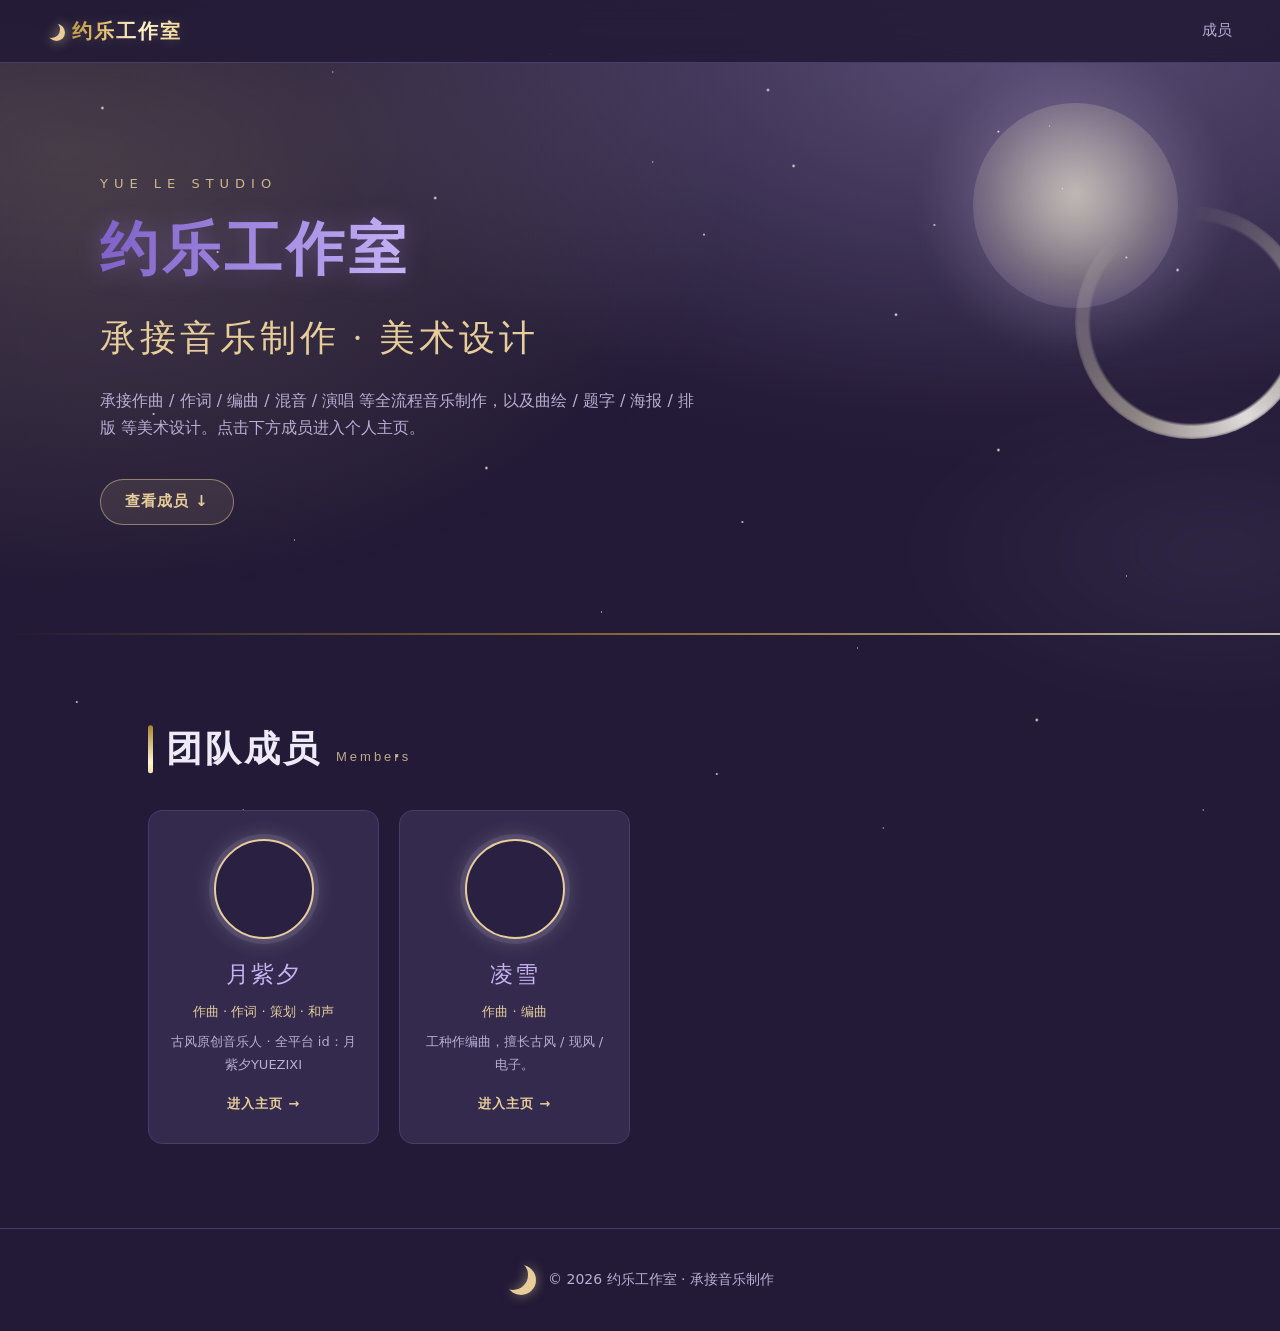
==== commit 3fe57c8a: "团队名设为约乐工作室；新增美工/题字成员框架（图片画廊+点击放大灯箱） - 作品支持 image 字段：渲染为图片卡，点击灯箱放大（无音频播放器） - 美工成员模板 art-template.js（i" ====
--- a/index.html
+++ b/index.html
@@ -5,7 +5,7 @@
   <meta name="viewport" content="width=device-width, initial-scale=1.0" />
   <title>音乐工作室 · 承接音乐制作</title>
   <meta name="description" content="承接音乐制作 —— 作曲 / 作词 / 编曲 / 混音 / 演唱" />
-  <link rel="stylesheet" href="assets/css/styles.css?v=19" />
+  <link rel="stylesheet" href="assets/css/styles.css?v=21" />
 </head>
 <body>
 
@@ -50,7 +50,7 @@
     <p>© <span id="year"></span> <span id="footName"></span> · 承接音乐制作</p>
   </footer>
 
-  <script src="assets/js/team.js?v=19"></script>
-  <script src="assets/js/team-app.js?v=19"></script>
+  <script src="assets/js/team.js?v=21"></script>
+  <script src="assets/js/team-app.js?v=21"></script>
 </body>
 </html>
--- a/assets/css/styles.css
+++ b/assets/css/styles.css
@@ -315,6 +315,61 @@
 /* 专辑封面横幅 */
 .work-card__cover--img { box-shadow: inset 0 -46px 40px -24px var(--card); }
 
+/* ============ 团队主页 ============ */
+.hero__tagline--big {
+  font-family: var(--serif); font-size: clamp(24px, 4.5vw, 36px);
+  color: var(--accent-2); letter-spacing: 4px; margin: 8px 0 18px;
+}
+.hero__cta {
+  display: inline-block; margin-top: 18px; padding: 9px 24px; border-radius: 999px;
+  border: 1px solid rgba(230,205,154,.5); background: rgba(230,205,154,.10);
+  color: var(--accent-2); font-size: 15px; font-weight: 600; letter-spacing: 1px; transition: all .2s;
+}
+.hero__cta:hover { background: rgba(230,205,154,.2); color: #f5dca6; }
+
+.members-grid { display: grid; gap: 20px; grid-template-columns: repeat(auto-fill, minmax(220px, 1fr)); }
+.member-card {
+  display: flex; flex-direction: column; align-items: center; text-align: center;
+  padding: 28px 22px; background: var(--card); border: 1px solid var(--border);
+  border-radius: var(--radius); transition: all .22s; position: relative; overflow: hidden;
+}
+.member-card::after {
+  content: ""; position: absolute; top: 0; left: 0; width: 45%; height: 100%; z-index: 2;
+  background: linear-gradient(105deg, transparent, rgba(255,245,205,.22), transparent);
+  transform: translateX(-160%) skewX(-18deg); pointer-events: none;
+}
+.member-card:hover { border-color: var(--accent-2); transform: translateY(-4px); }
+.member-card:hover::after { animation: sheen 1.1s ease; }
+.member-card__avatar {
+  width: 100px; height: 100px; border-radius: 50%; overflow: hidden; margin-bottom: 16px;
+  border: 2px solid var(--accent-2); background: var(--bg-alt);
+  box-shadow: 0 0 0 5px rgba(198,178,240,.12), 0 0 22px rgba(245,236,205,.28);
+}
+.member-card__avatar img { width: 100%; height: 100%; object-fit: cover; display: block; }
+.member-card__name { font-family: var(--serif); font-size: 23px; color: var(--accent); letter-spacing: 2px; }
+.member-card__title { font-size: 13px; color: var(--accent-2); margin: 7px 0 8px; }
+.member-card__desc { font-size: 13px; color: var(--text-dim); line-height: 1.75; }
+.member-card__enter { margin-top: 16px; font-size: 13px; color: var(--accent-2); font-weight: 600; letter-spacing: 1px; }
+
+/* ============ 美工 / 题字：图片画廊 + 灯箱 ============ */
+.work-card--art .work-card__body { padding-top: 14px; }
+.art-thumb {
+  display: block; width: 100%; padding: 0; border: 0; cursor: zoom-in;
+  background: var(--bg-alt); overflow: hidden; line-height: 0;
+  border-bottom: 1px solid var(--border);
+}
+.art-thumb img { width: 100%; height: 200px; object-fit: cover; transition: transform .35s ease; display: block; }
+.art-thumb:hover img { transform: scale(1.05); }
+
+.lightbox {
+  position: fixed; inset: 0; z-index: 200; display: none;
+  align-items: center; justify-content: center; padding: 28px;
+  background: rgba(10,8,16,.88); backdrop-filter: blur(4px); cursor: zoom-out;
+}
+.lightbox.show { display: flex; }
+.lightbox img { max-width: 92vw; max-height: 88vh; border-radius: 10px; box-shadow: 0 18px 60px rgba(0,0,0,.6); }
+.lightbox__close { position: absolute; top: 18px; right: 26px; font-size: 36px; color: #fff; opacity: .8; }
+
 /* 演唱信息 */
 .work-card__vocal { font-size: 13px; color: var(--text); margin-bottom: 10px; }
 .vocal-label {
@@ -419,6 +474,7 @@
   border-left: 3px solid var(--accent-2); padding-left: 8px; margin-bottom: 8px; letter-spacing: 2px;
 }
 .price-sub__note { font-size: 12.5px; color: var(--text-dim); margin-bottom: 10px; line-height: 1.6; }
+.price-sub__after { font-size: 12.5px; color: var(--text-dim); margin-top: 10px; line-height: 1.7; padding-left: 10px; border-left: 2px solid rgba(230,205,154,.35); }
 .price-items { display: flex; flex-direction: column; gap: 10px; }
 .price-item { background: var(--bg-alt); border: 1px solid var(--border); border-radius: 10px; padding: 11px 14px; }
 .price-item__top { display: flex; justify-content: space-between; align-items: baseline; gap: 10px; }
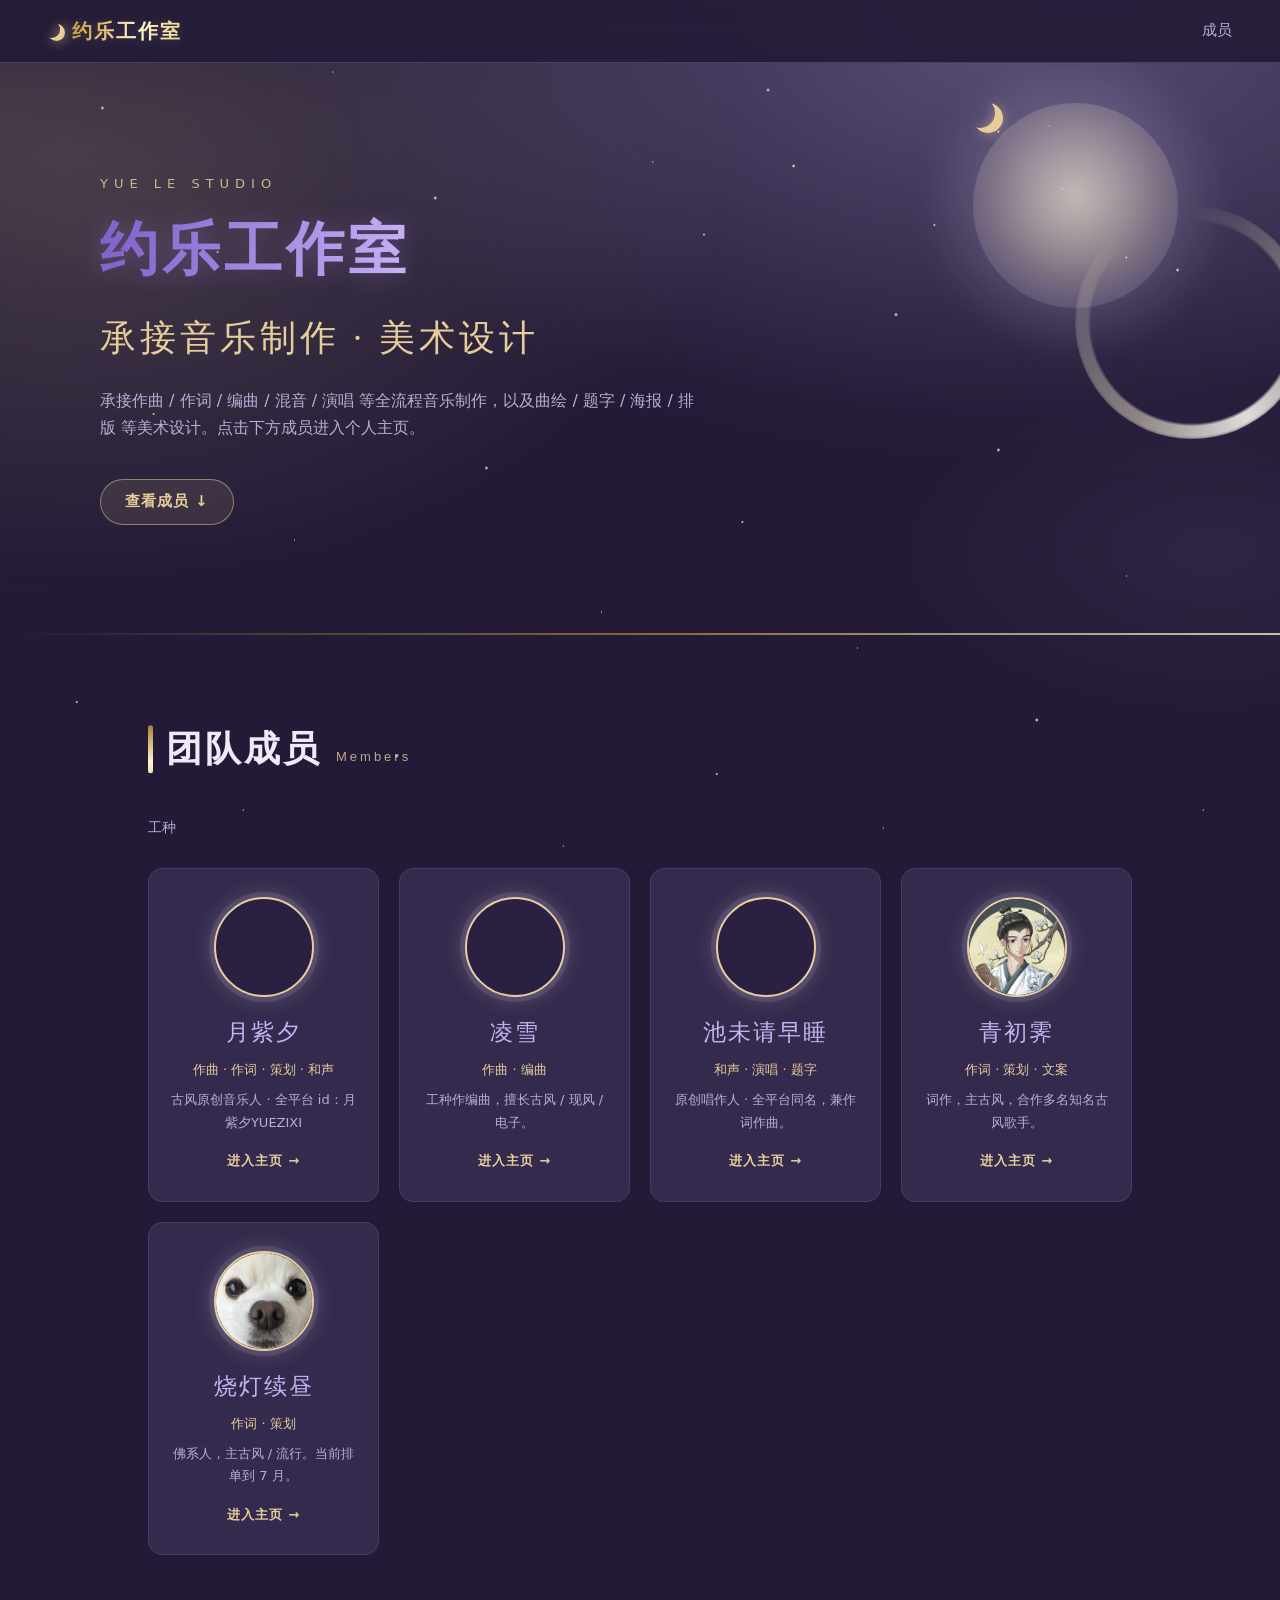
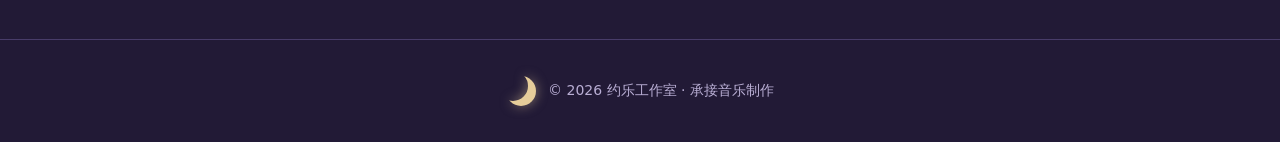
==== commit 3738d3d7: "新增成员烧灯续昼（作词 / 策划） - 6 首作品（精卫戏腔版/春夜悬故剑/渡人间/非我/白日梦想家/漩涡）黑胶可播 - 《非我》标注月紫夕作曲的工作室内部合作 - 报价：词作非商¥200-400，加" ====
--- a/index.html
+++ b/index.html
@@ -5,7 +5,7 @@
   <meta name="viewport" content="width=device-width, initial-scale=1.0" />
   <title>音乐工作室 · 承接音乐制作</title>
   <meta name="description" content="承接音乐制作 —— 作曲 / 作词 / 编曲 / 混音 / 演唱" />
-  <link rel="stylesheet" href="assets/css/styles.css?v=21" />
+  <link rel="stylesheet" href="assets/css/styles.css?v=30" />
 </head>
 <body>
 
@@ -27,13 +27,14 @@
   <!-- 首屏 / 团队介绍 -->
   <section class="hero" id="top">
     <div class="hero__stars" aria-hidden="true"></div>
-    <div class="hero__moonframe"></div>
+    <div class="hero__moonframe"><span class="crescent moon-emblem" aria-hidden="true"></span></div>
     <div class="hero__inner">
       <div class="hero__text">
         <div class="hero__pinyin" id="teamPinyin"></div>
         <h1 id="teamName">—</h1>
         <p class="hero__tagline hero__tagline--big" id="teamTagline">承接音乐制作</p>
         <p class="hero__bio" id="teamIntro"></p>
+        <p class="team-collab" id="teamCollab"></p>
         <a class="hero__cta" href="#members">查看成员 ↓</a>
       </div>
     </div>
@@ -42,7 +43,14 @@
   <!-- 成员 -->
   <section class="section" id="members">
     <h2 class="section__title">团队成员<span class="section__py">Members</span></h2>
+    <div class="filters filters--team">
+      <div class="filters__group">
+        <span class="filters__label">工种</span>
+        <div class="chips" id="roleFilters"></div>
+      </div>
+    </div>
     <div class="members-grid" id="membersGrid"></div>
+    <p class="empty" id="membersEmpty" hidden>没有该工种的成员～</p>
   </section>
 
   <footer class="footer">
@@ -50,7 +58,7 @@
     <p>© <span id="year"></span> <span id="footName"></span> · 承接音乐制作</p>
   </footer>
 
-  <script src="assets/js/team.js?v=21"></script>
-  <script src="assets/js/team-app.js?v=21"></script>
+  <script src="assets/js/team.js?v=30"></script>
+  <script src="assets/js/team-app.js?v=30"></script>
 </body>
 </html>
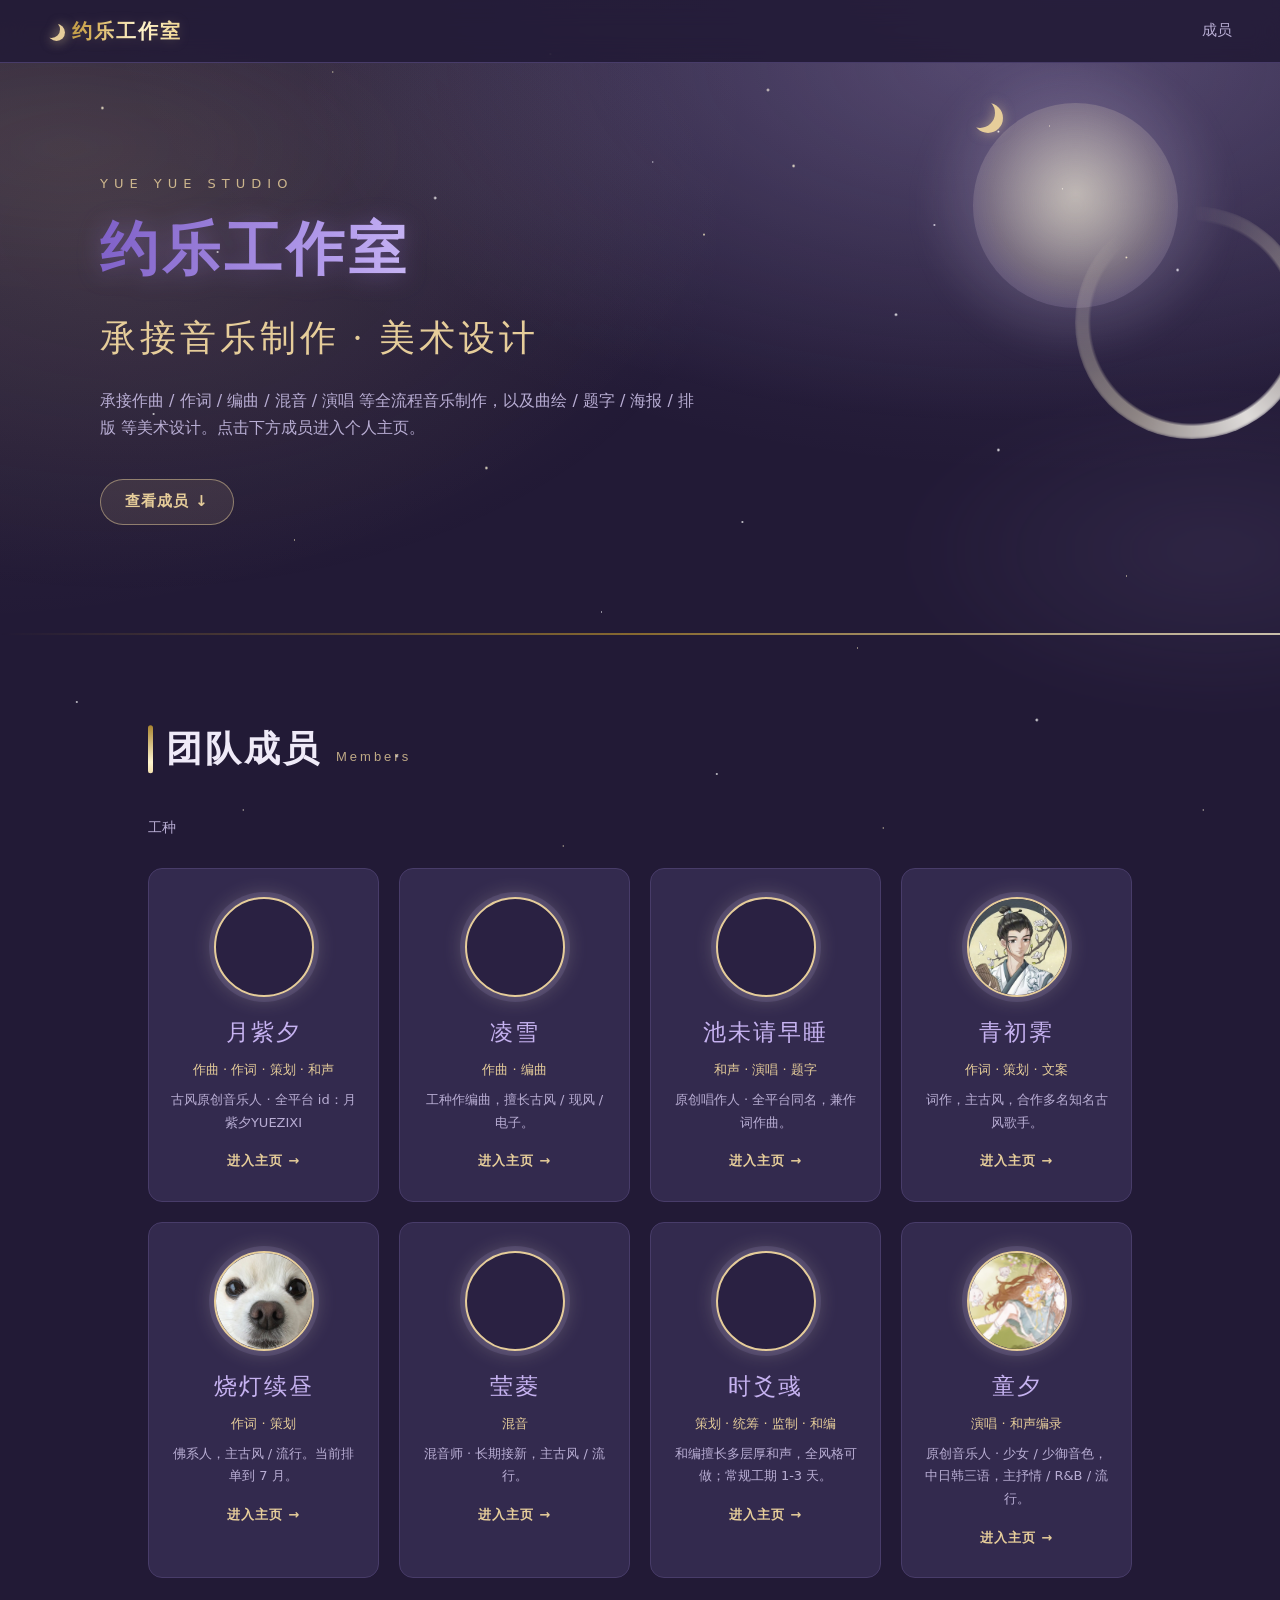
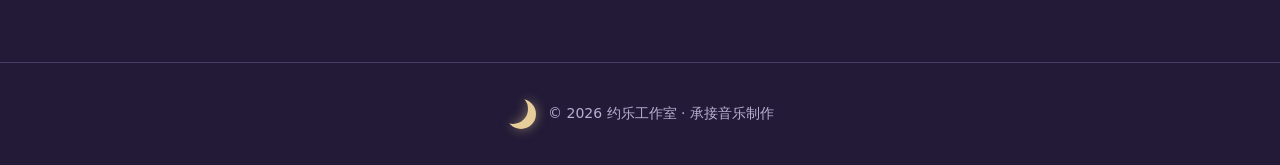
==== commit 56df4544: "新增成员童夕（演唱 / 和声编录） - 11 首作品（10 黑胶 + 1 B站），含《远山衔落日》月紫夕作曲/凌雪编曲/童夕和声编录三方内部合作 - 报价：演唱原创90/填翻60/双人合唱无偿/范唱5" ====
--- a/index.html
+++ b/index.html
@@ -4,8 +4,8 @@
   <meta charset="UTF-8" />
   <meta name="viewport" content="width=device-width, initial-scale=1.0" />
   <title>音乐工作室 · 承接音乐制作</title>
-  <meta name="description" content="承接音乐制作 —— 作曲 / 作词 / 编曲 / 混音 / 演唱" />
-  <link rel="stylesheet" href="assets/css/styles.css?v=30" />
+  <meta name="description" content="承接音乐制作 ——  策划 / 作曲 / 作词 / 编曲 / 混音 / 演唱 / 视觉设计" />
+  <link rel="stylesheet" href="assets/css/styles.css?v=38" />
 </head>
 <body>
 
@@ -58,7 +58,7 @@
     <p>© <span id="year"></span> <span id="footName"></span> · 承接音乐制作</p>
   </footer>
 
-  <script src="assets/js/team.js?v=30"></script>
-  <script src="assets/js/team-app.js?v=30"></script>
+  <script src="assets/js/team.js?v=38"></script>
+  <script src="assets/js/team-app.js?v=38"></script>
 </body>
 </html>
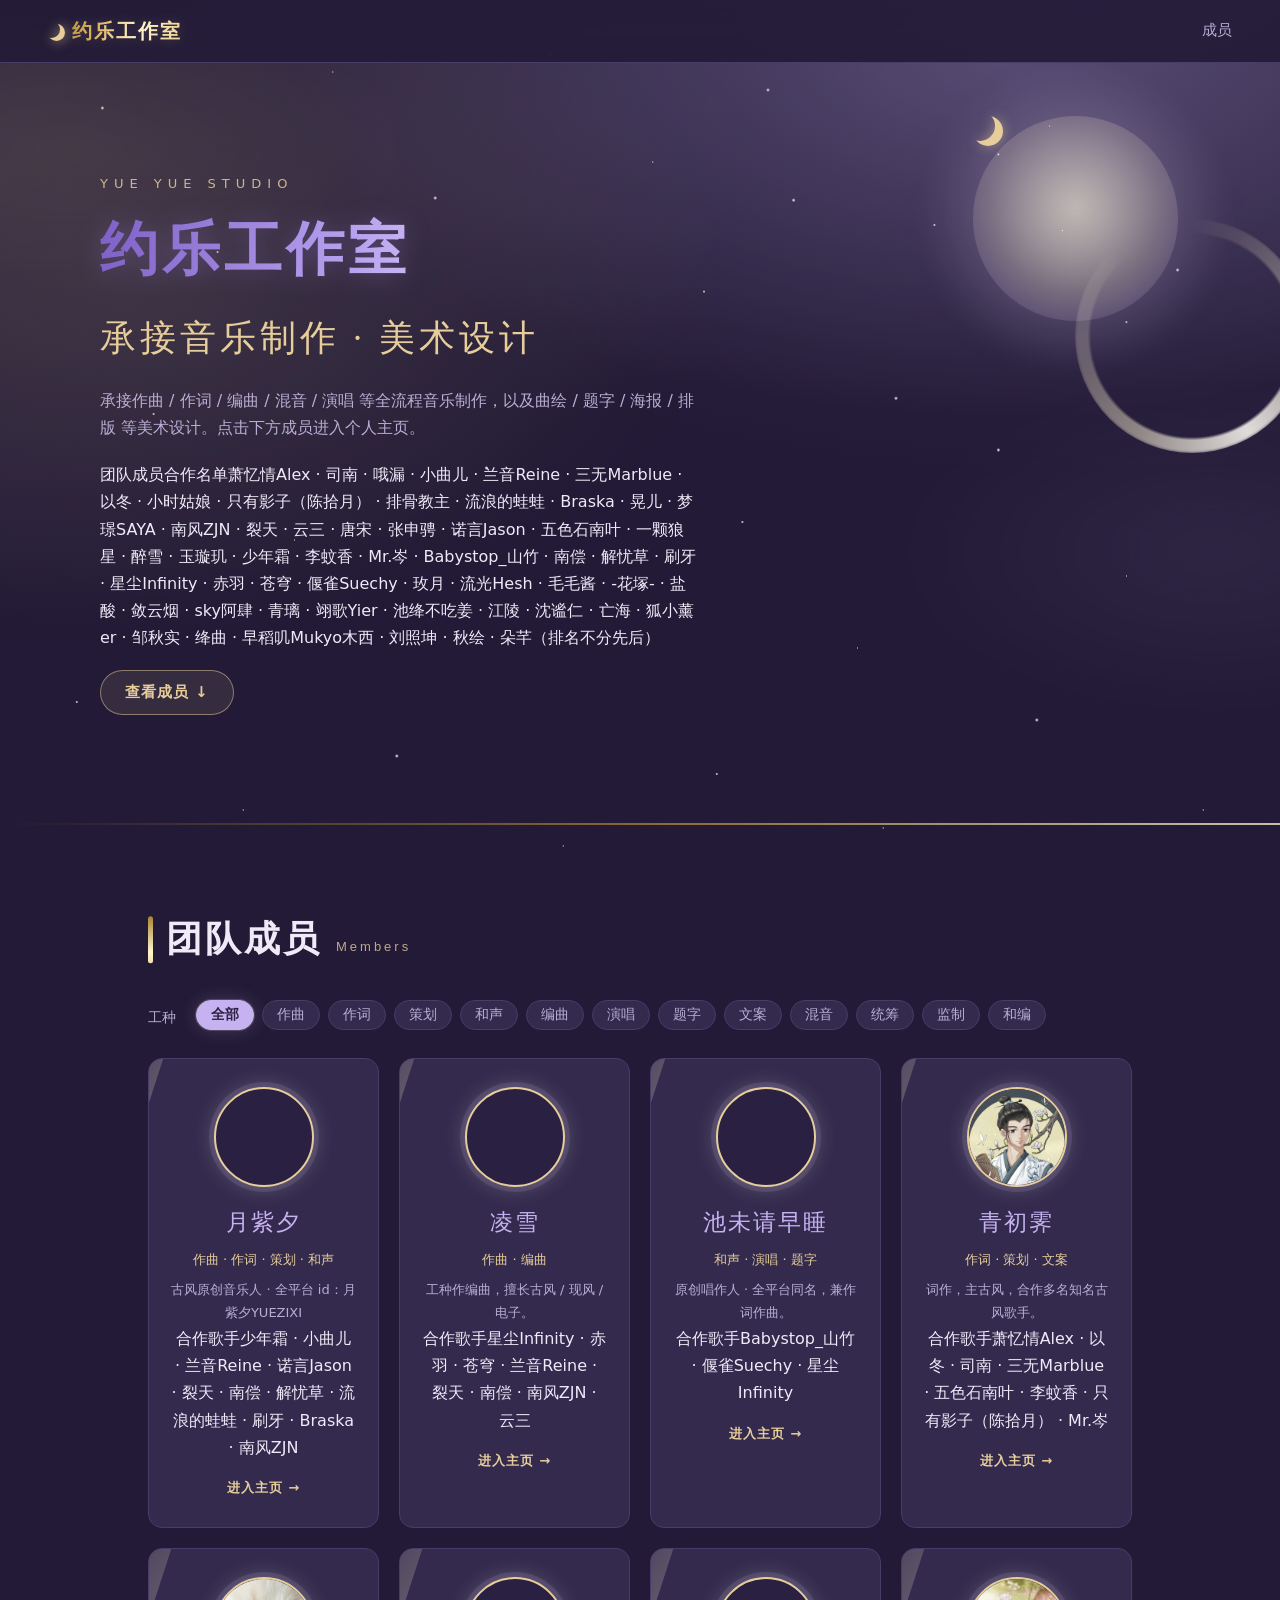
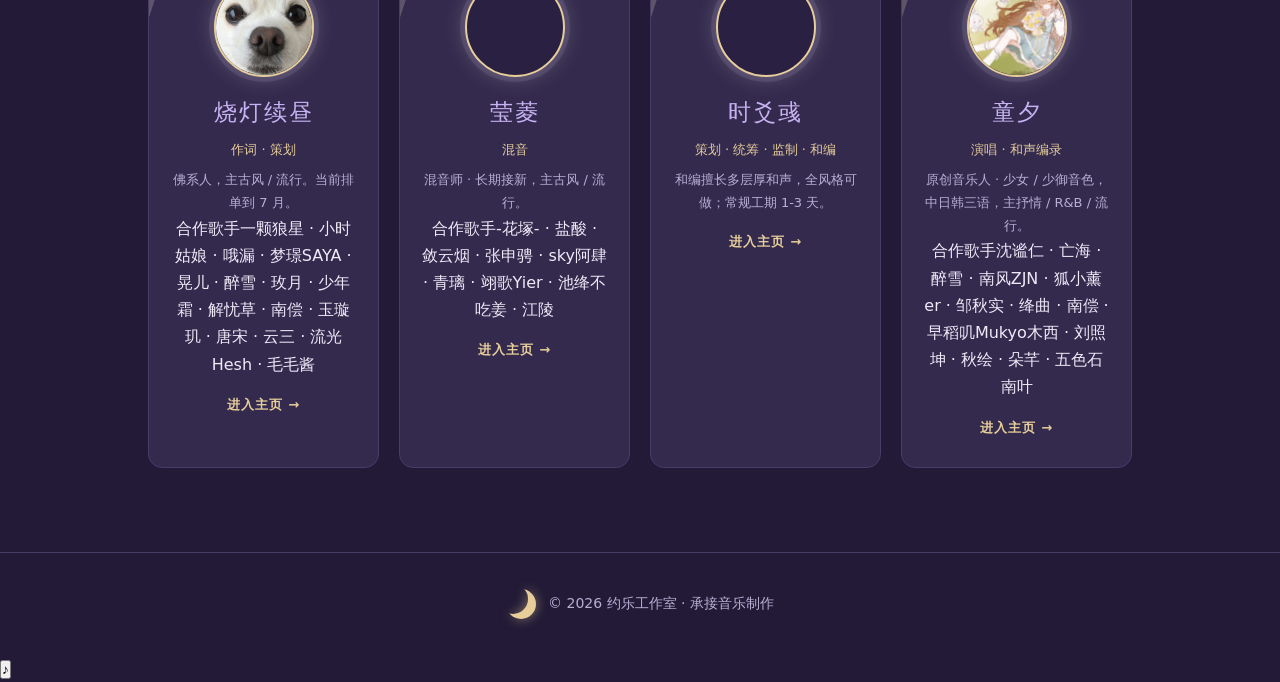
==== commit 7e9b1785: "合作名单改为融合模式：collabFeatured 置顶 + 各成员 collab 自动追加去重 - 解决新成员合作歌手不进首页名单的问题；以后加成员自动更新 - 名单从 28 扩到 55（保留手动置" ====
--- a/index.html
+++ b/index.html
@@ -5,7 +5,7 @@
   <meta name="viewport" content="width=device-width, initial-scale=1.0" />
   <title>音乐工作室 · 承接音乐制作</title>
   <meta name="description" content="承接音乐制作 ——  策划 / 作曲 / 作词 / 编曲 / 混音 / 演唱 / 视觉设计" />
-  <link rel="stylesheet" href="assets/css/styles.css?v=38" />
+  <link rel="stylesheet" href="assets/css/styles.css?v=39" />
 </head>
 <body>
 
@@ -58,7 +58,7 @@
     <p>© <span id="year"></span> <span id="footName"></span> · 承接音乐制作</p>
   </footer>
 
-  <script src="assets/js/team.js?v=38"></script>
-  <script src="assets/js/team-app.js?v=38"></script>
+  <script src="assets/js/team.js?v=39"></script>
+  <script src="assets/js/team-app.js?v=39"></script>
 </body>
 </html>
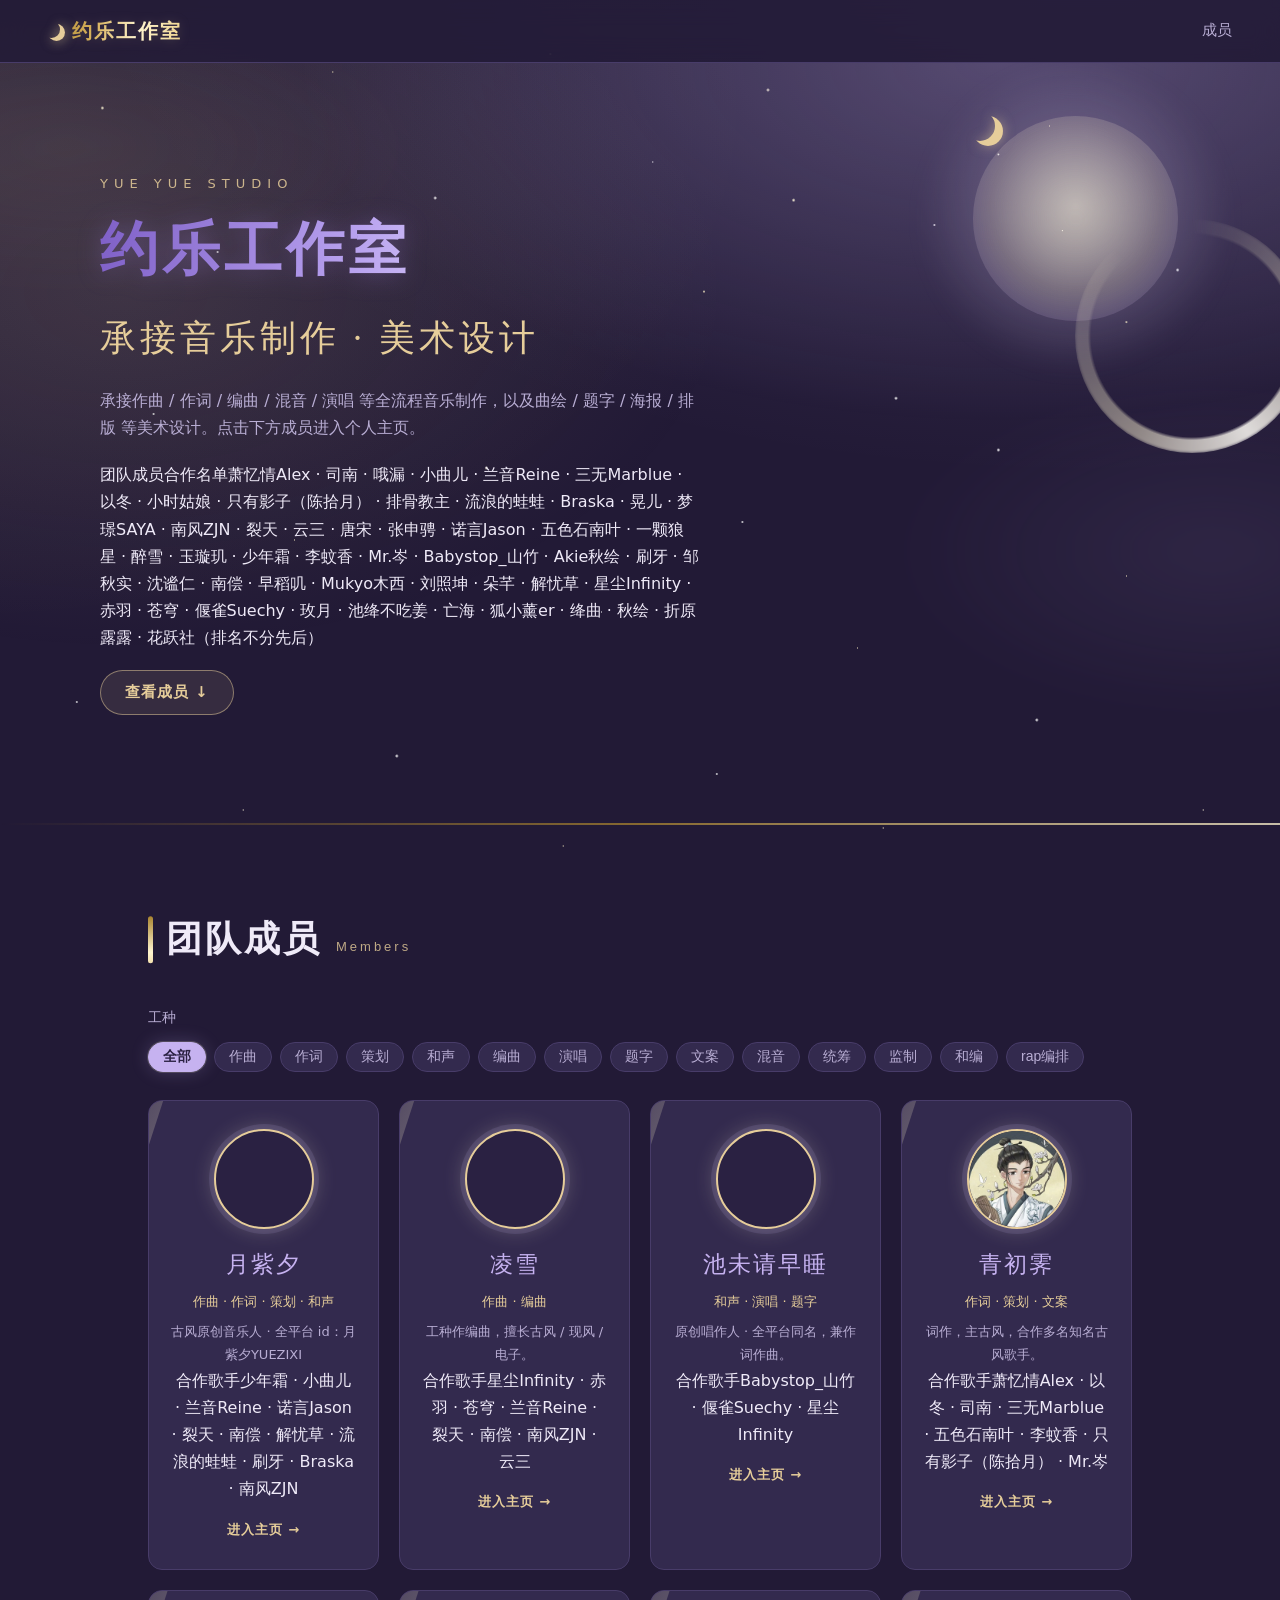
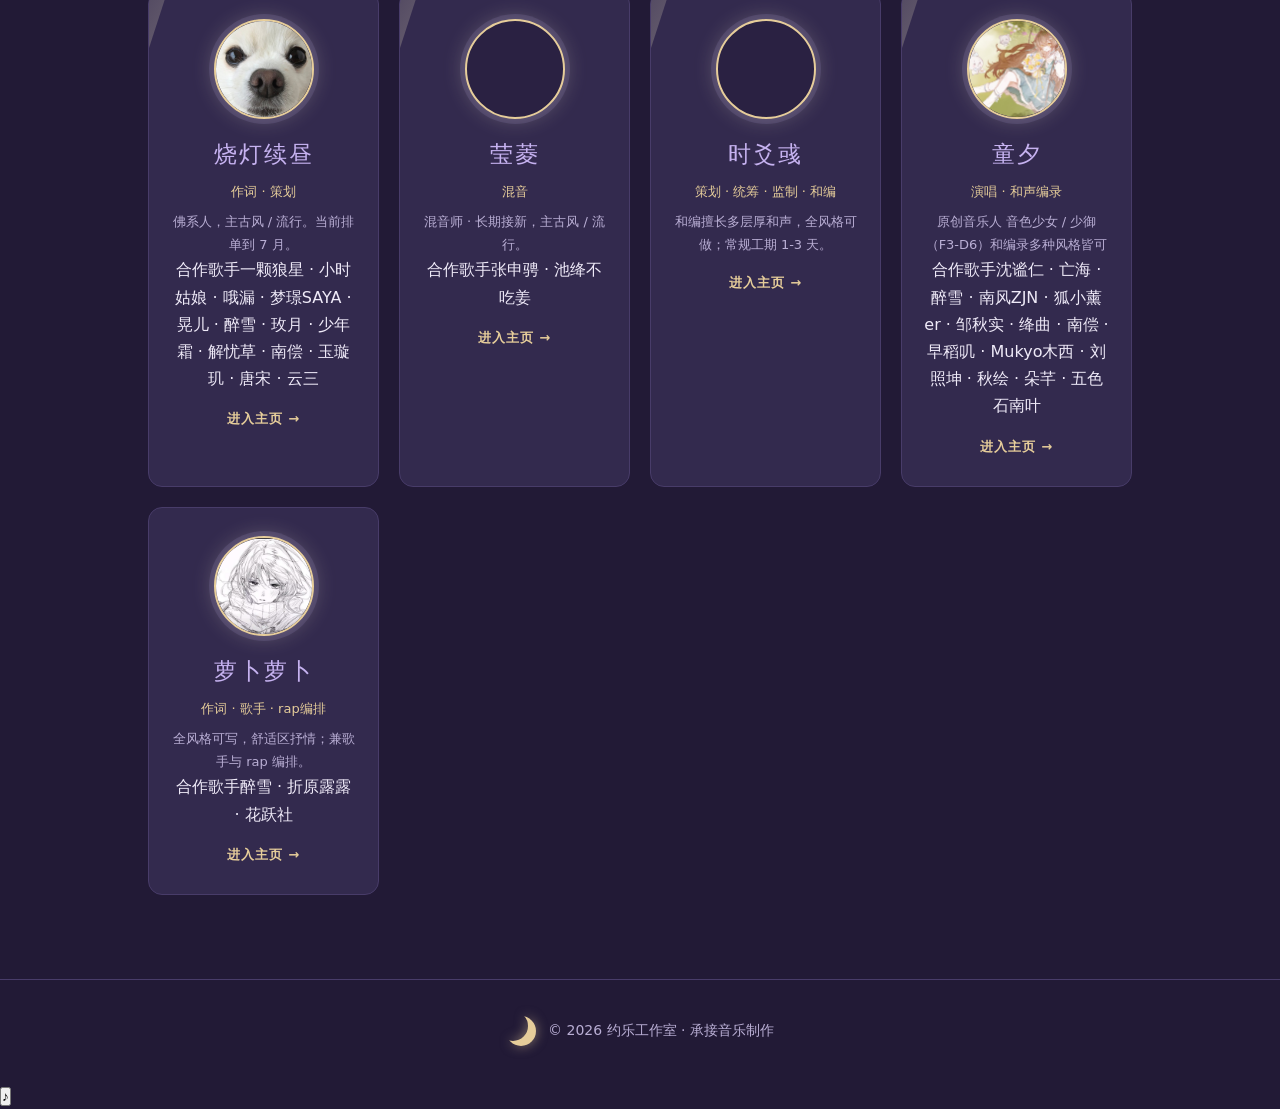
==== commit 9b0d21be: "新增成员萝卜萝卜（作词 / 歌手 / rap编排） - 4 首作品：龙展神通/华丽的秘密/一眼惊鸿（黑胶）+ 五千载·山河同梦（B站外链跳转） - 报价：作词中文120/英文150、rap编排加价、歌" ====
--- a/index.html
+++ b/index.html
@@ -5,7 +5,7 @@
   <meta name="viewport" content="width=device-width, initial-scale=1.0" />
   <title>音乐工作室 · 承接音乐制作</title>
   <meta name="description" content="承接音乐制作 ——  策划 / 作曲 / 作词 / 编曲 / 混音 / 演唱 / 视觉设计" />
-  <link rel="stylesheet" href="assets/css/styles.css?v=39" />
+  <link rel="stylesheet" href="assets/css/styles.css?v=42" />
 </head>
 <body>
 
@@ -58,7 +58,7 @@
     <p>© <span id="year"></span> <span id="footName"></span> · 承接音乐制作</p>
   </footer>
 
-  <script src="assets/js/team.js?v=39"></script>
-  <script src="assets/js/team-app.js?v=39"></script>
+  <script src="assets/js/team.js?v=42"></script>
+  <script src="assets/js/team-app.js?v=42"></script>
 </body>
 </html>
